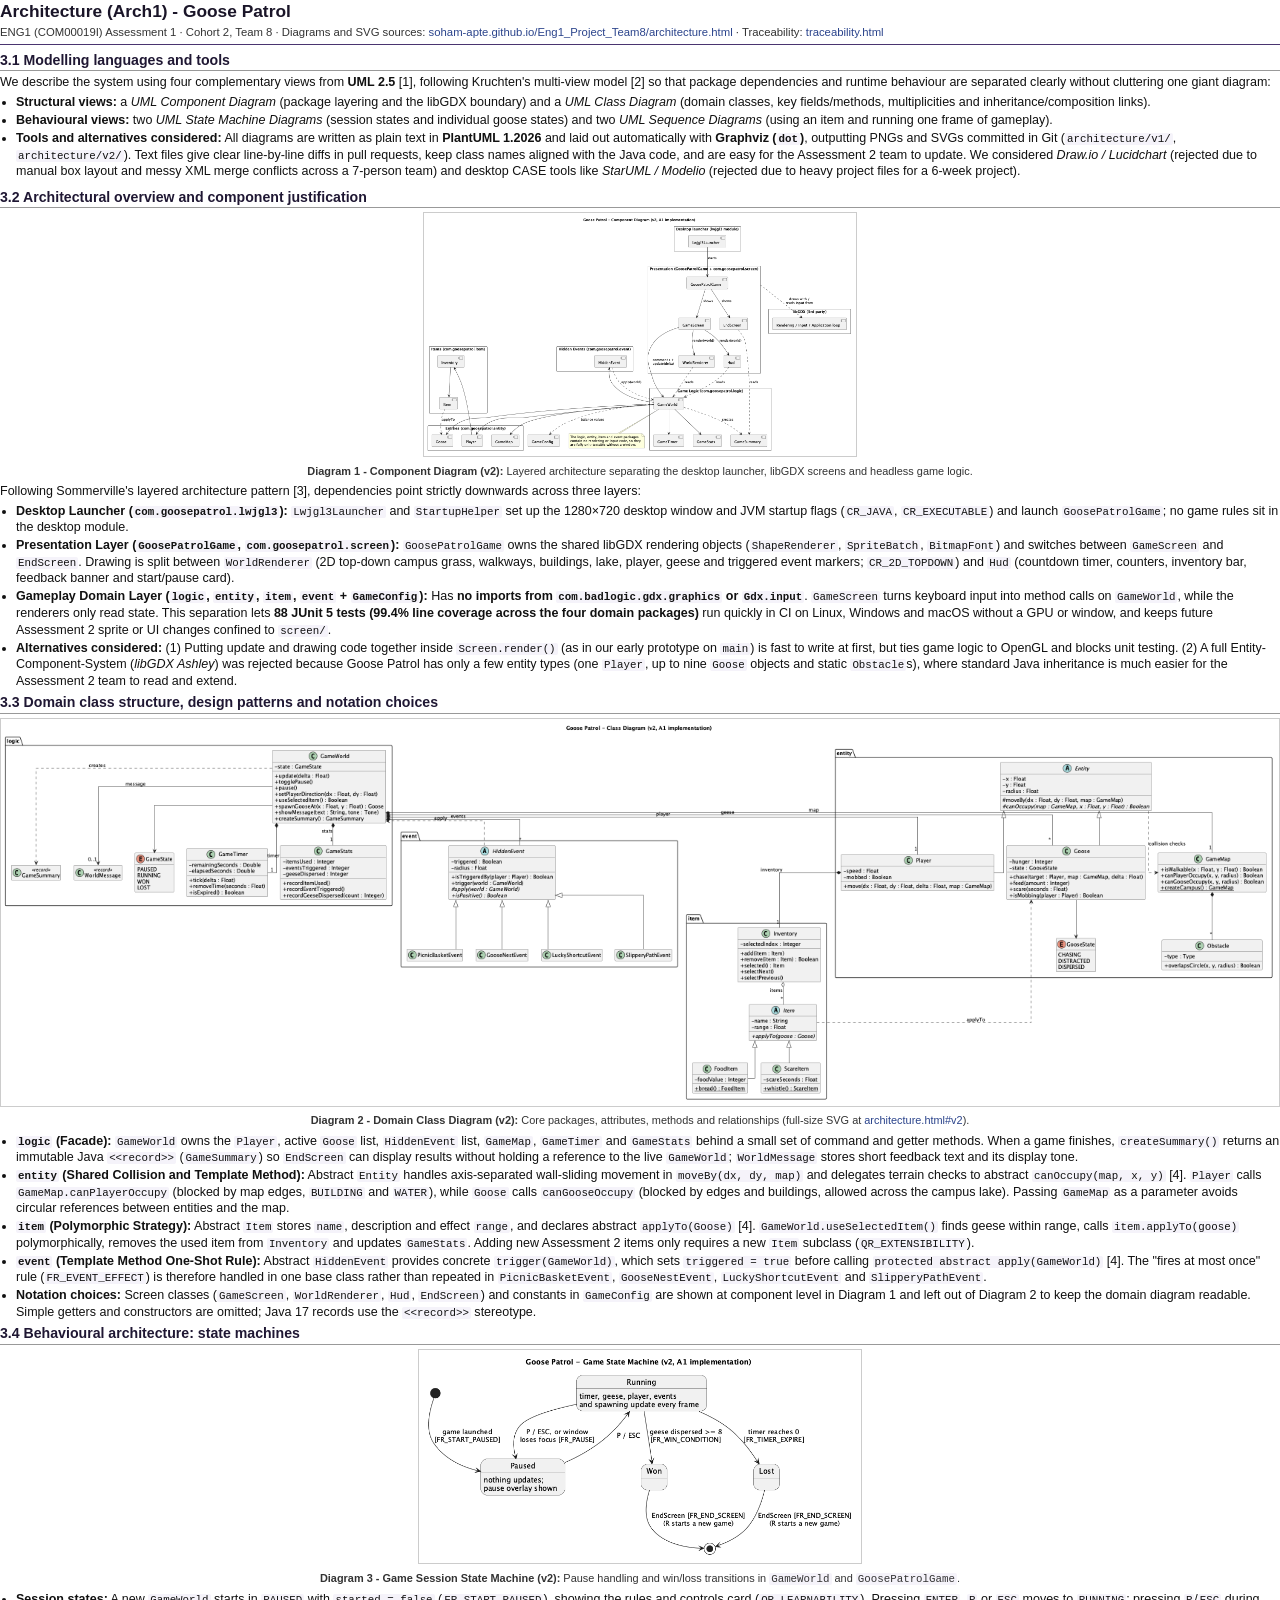
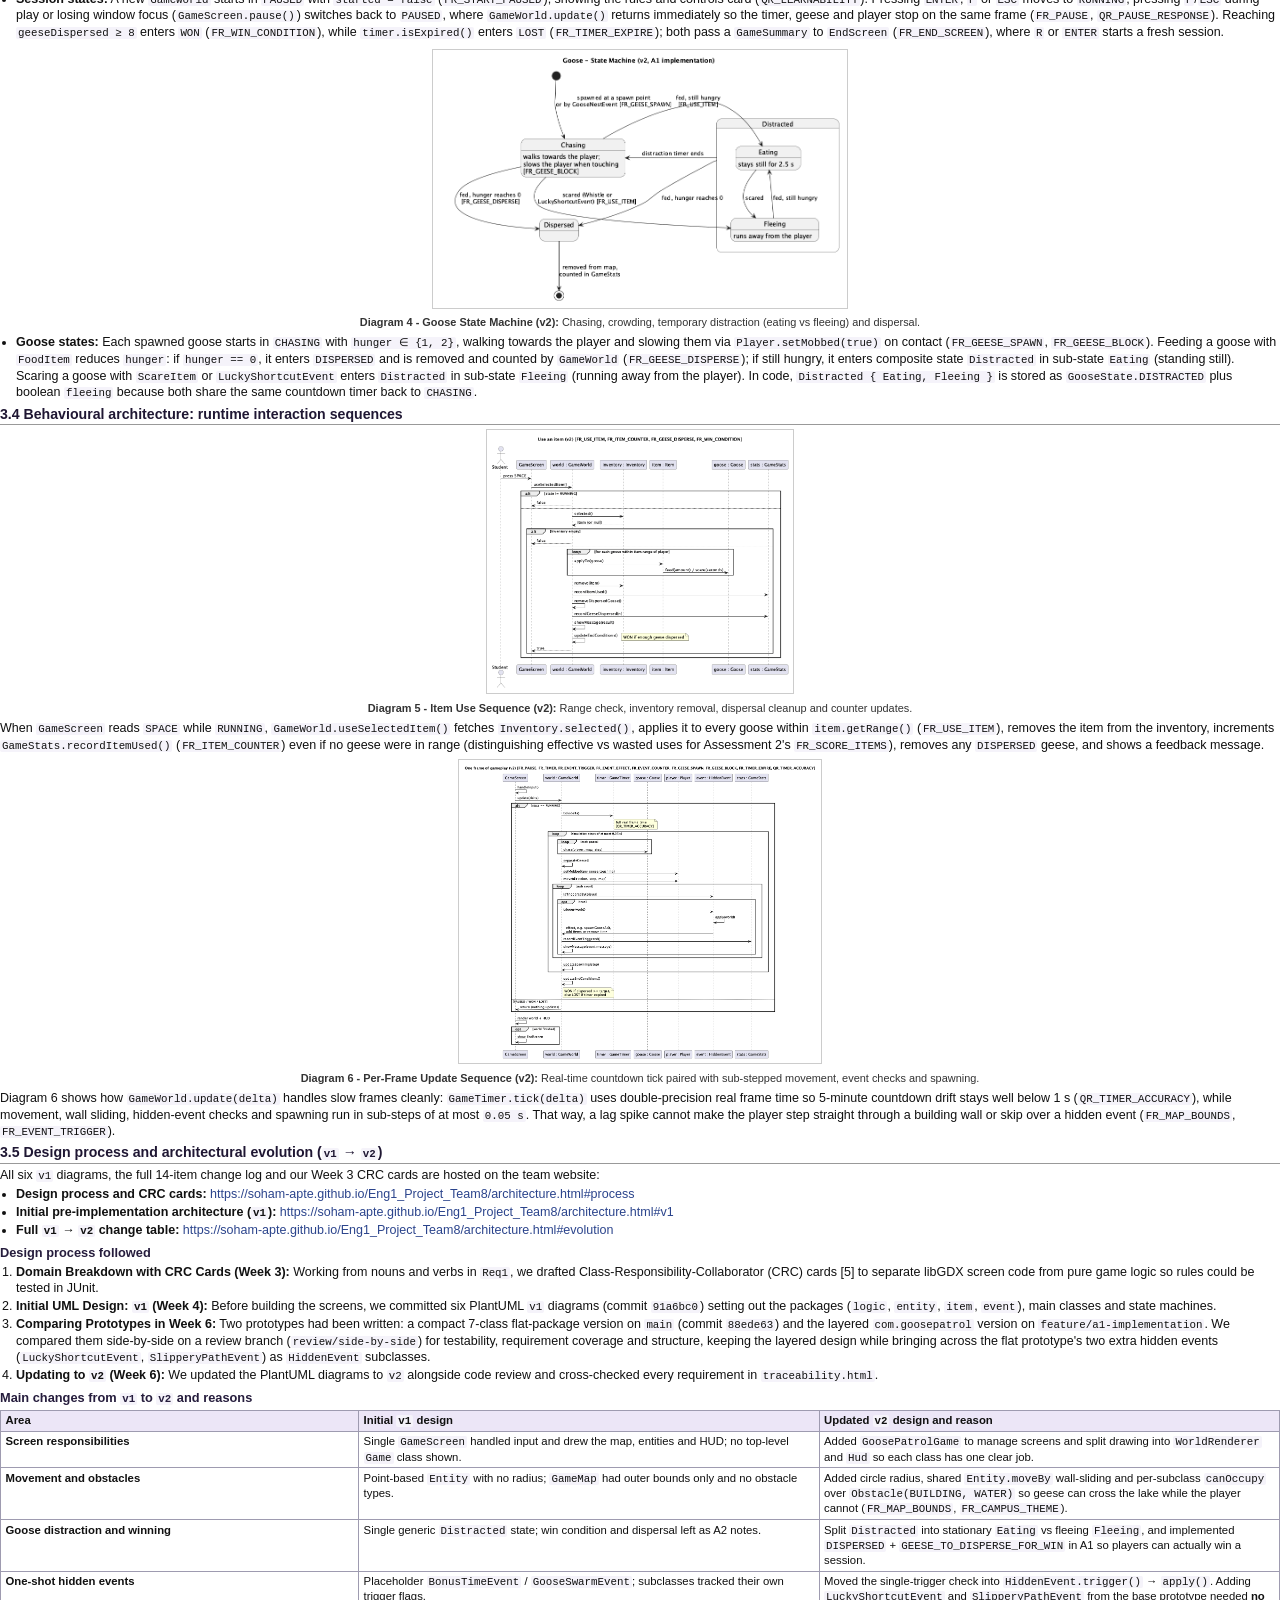
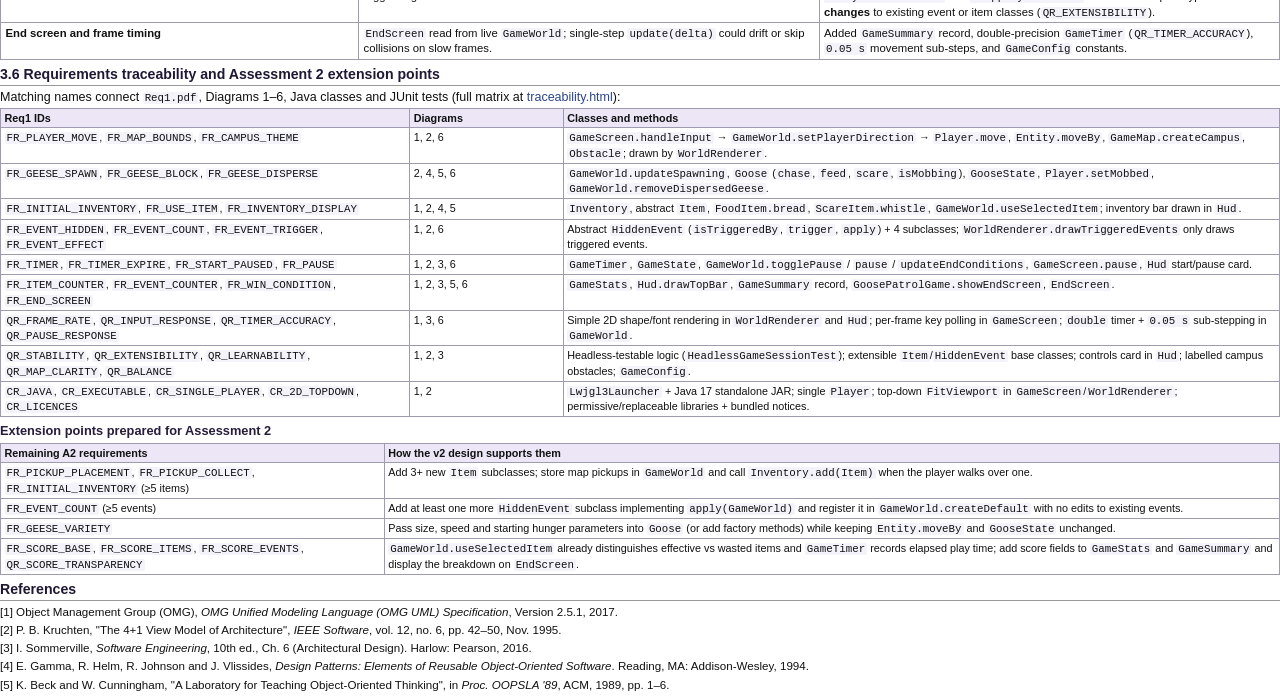
==== deliverables/Arch1.html @ be5c57c0 "Add Assessment 1 deliverables, packaging scripts and synced website docs" ====
<!DOCTYPE html>
<html lang="en">
<head>
<meta charset="utf-8">
<title>Arch1 - Goose Patrol - Cohort 2, Team 8</title>
<link rel="stylesheet" href="deliverables.css">
</head>
<body>

<h1>Architecture (Arch1) - Goose Patrol</h1>
<div class="meta">
  ENG1 (COM00019I) Assessment 1 · Cohort 2, Team 8 · Diagrams and SVG sources: <a href="https://soham-apte.github.io/Eng1_Project_Team8/architecture.html">soham-apte.github.io/Eng1_Project_Team8/architecture.html</a> · Traceability: <a href="https://soham-apte.github.io/Eng1_Project_Team8/traceability.html">traceability.html</a>
</div>

<h2 style="margin-top:4px;">3.1 Modelling languages and tools</h2>
<p>We describe the system using four complementary views from <b>UML 2.5</b> [1], following Kruchten's multi-view model [2] so that package dependencies and runtime behaviour are separated clearly without cluttering one giant diagram:</p>
<ul>
  <li><b>Structural views:</b> a <i>UML Component Diagram</i> (package layering and the libGDX boundary) and a <i>UML Class Diagram</i> (domain classes, key fields/methods, multiplicities and inheritance/composition links).</li>
  <li><b>Behavioural views:</b> two <i>UML State Machine Diagrams</i> (session states and individual goose states) and two <i>UML Sequence Diagrams</i> (using an item and running one frame of gameplay).</li>
  <li><b>Tools and alternatives considered:</b> All diagrams are written as plain text in <b>PlantUML 1.2026</b> and laid out automatically with <b>Graphviz (<code>dot</code>)</b>, outputting PNGs and SVGs committed in Git (<code>architecture/v1/</code>, <code>architecture/v2/</code>). Text files give clear line-by-line diffs in pull requests, keep class names aligned with the Java code, and are easy for the Assessment 2 team to update. We considered <i>Draw.io / Lucidchart</i> (rejected due to manual box layout and messy XML merge conflicts across a 7-person team) and desktop CASE tools like <i>StarUML / Modelio</i> (rejected due to heavy project files for a 6-week project).</li>
</ul>

<h2>3.2 Architectural overview and component justification</h2>
<div class="diagram-box">
  <img src="../architecture/v2/component.png" alt="Component diagram v2" style="max-height:245px;">
  <div class="diagram-caption"><b>Diagram 1 - Component Diagram (v2):</b> Layered architecture separating the desktop launcher, libGDX screens and headless game logic.</div>
</div>

<p>Following Sommerville's layered architecture pattern [3], dependencies point strictly downwards across three layers:</p>
<ul>
  <li><b>Desktop Launcher (<code>com.goosepatrol.lwjgl3</code>):</b> <code>Lwjgl3Launcher</code> and <code>StartupHelper</code> set up the 1280&times;720 desktop window and JVM startup flags (<code>CR_JAVA</code>, <code>CR_EXECUTABLE</code>) and launch <code>GoosePatrolGame</code>; no game rules sit in the desktop module.</li>
  <li><b>Presentation Layer (<code>GoosePatrolGame</code>, <code>com.goosepatrol.screen</code>):</b> <code>GoosePatrolGame</code> owns the shared libGDX rendering objects (<code>ShapeRenderer</code>, <code>SpriteBatch</code>, <code>BitmapFont</code>) and switches between <code>GameScreen</code> and <code>EndScreen</code>. Drawing is split between <code>WorldRenderer</code> (2D top-down campus grass, walkways, buildings, lake, player, geese and triggered event markers; <code>CR_2D_TOPDOWN</code>) and <code>Hud</code> (countdown timer, counters, inventory bar, feedback banner and start/pause card).</li>
  <li><b>Gameplay Domain Layer (<code>logic</code>, <code>entity</code>, <code>item</code>, <code>event</code> + <code>GameConfig</code>):</b> Has <b>no imports from <code>com.badlogic.gdx.graphics</code> or <code>Gdx.input</code></b>. <code>GameScreen</code> turns keyboard input into method calls on <code>GameWorld</code>, while the renderers only read state. This separation lets <b>88 JUnit 5 tests (99.4% line coverage across the four domain packages)</b> run quickly in CI on Linux, Windows and macOS without a GPU or window, and keeps future Assessment 2 sprite or UI changes confined to <code>screen/</code>.</li>
  <li><b>Alternatives considered:</b> (1) Putting update and drawing code together inside <code>Screen.render()</code> (as in our early prototype on <code>main</code>) is fast to write at first, but ties game logic to OpenGL and blocks unit testing. (2) A full Entity-Component-System (<i>libGDX Ashley</i>) was rejected because Goose Patrol has only a few entity types (one <code>Player</code>, up to nine <code>Goose</code> objects and static <code>Obstacle</code>s), where standard Java inheritance is much easier for the Assessment 2 team to read and extend.</li>
</ul>

<div class="page-break"></div>

<h2 style="margin-top:0;">3.3 Domain class structure, design patterns and notation choices</h2>
<div class="diagram-box">
  <img src="../architecture/v2/class.png" alt="Class diagram v2" style="max-height:390px;">
  <div class="diagram-caption"><b>Diagram 2 - Domain Class Diagram (v2):</b> Core packages, attributes, methods and relationships (full-size SVG at <a href="https://soham-apte.github.io/Eng1_Project_Team8/architecture.html#v2">architecture.html#v2</a>).</div>
</div>

<ul>
  <li><b><code>logic</code> (Facade):</b> <code>GameWorld</code> owns the <code>Player</code>, active <code>Goose</code> list, <code>HiddenEvent</code> list, <code>GameMap</code>, <code>GameTimer</code> and <code>GameStats</code> behind a small set of command and getter methods. When a game finishes, <code>createSummary()</code> returns an immutable Java <code>&lt;&lt;record&gt;&gt;</code> (<code>GameSummary</code>) so <code>EndScreen</code> can display results without holding a reference to the live <code>GameWorld</code>; <code>WorldMessage</code> stores short feedback text and its display tone.</li>
  <li><b><code>entity</code> (Shared Collision and Template Method):</b> Abstract <code>Entity</code> handles axis-separated wall-sliding movement in <code>moveBy(dx, dy, map)</code> and delegates terrain checks to abstract <code>canOccupy(map, x, y)</code> [4]. <code>Player</code> calls <code>GameMap.canPlayerOccupy</code> (blocked by map edges, <code>BUILDING</code> and <code>WATER</code>), while <code>Goose</code> calls <code>canGooseOccupy</code> (blocked by edges and buildings, allowed across the campus lake). Passing <code>GameMap</code> as a parameter avoids circular references between entities and the map.</li>
  <li><b><code>item</code> (Polymorphic Strategy):</b> Abstract <code>Item</code> stores <code>name</code>, description and effect <code>range</code>, and declares abstract <code>applyTo(Goose)</code> [4]. <code>GameWorld.useSelectedItem()</code> finds geese within range, calls <code>item.applyTo(goose)</code> polymorphically, removes the used item from <code>Inventory</code> and updates <code>GameStats</code>. Adding new Assessment 2 items only requires a new <code>Item</code> subclass (<code>QR_EXTENSIBILITY</code>).</li>
  <li><b><code>event</code> (Template Method One-Shot Rule):</b> Abstract <code>HiddenEvent</code> provides concrete <code>trigger(GameWorld)</code>, which sets <code>triggered = true</code> before calling <code>protected abstract apply(GameWorld)</code> [4]. The "fires at most once" rule (<code>FR_EVENT_EFFECT</code>) is therefore handled in one base class rather than repeated in <code>PicnicBasketEvent</code>, <code>GooseNestEvent</code>, <code>LuckyShortcutEvent</code> and <code>SlipperyPathEvent</code>.</li>
  <li><b>Notation choices:</b> Screen classes (<code>GameScreen</code>, <code>WorldRenderer</code>, <code>Hud</code>, <code>EndScreen</code>) and constants in <code>GameConfig</code> are shown at component level in Diagram 1 and left out of Diagram 2 to keep the domain diagram readable. Simple getters and constructors are omitted; Java 17 records use the <code>&lt;&lt;record&gt;&gt;</code> stereotype.</li>
</ul>

<div class="page-break"></div>

<h2 style="margin-top:0;">3.4 Behavioural architecture: state machines</h2>

<div class="diagram-box">
  <img src="../architecture/v2/state-game.png" alt="Game state machine v2" style="max-height:215px;">
  <div class="diagram-caption"><b>Diagram 3 - Game Session State Machine (v2):</b> Pause handling and win/loss transitions in <code>GameWorld</code> and <code>GoosePatrolGame</code>.</div>
</div>
<ul>
  <li><b>Session states:</b> A new <code>GameWorld</code> starts in <code>PAUSED</code> with <code>started = false</code> (<code>FR_START_PAUSED</code>), showing the rules and controls card (<code>QR_LEARNABILITY</code>). Pressing <code>ENTER</code>, <code>P</code> or <code>ESC</code> moves to <code>RUNNING</code>; pressing <code>P</code>/<code>ESC</code> during play or losing window focus (<code>GameScreen.pause()</code>) switches back to <code>PAUSED</code>, where <code>GameWorld.update()</code> returns immediately so the timer, geese and player stop on the same frame (<code>FR_PAUSE</code>, <code>QR_PAUSE_RESPONSE</code>). Reaching <code>geeseDispersed &ge; 8</code> enters <code>WON</code> (<code>FR_WIN_CONDITION</code>), while <code>timer.isExpired()</code> enters <code>LOST</code> (<code>FR_TIMER_EXPIRE</code>); both pass a <code>GameSummary</code> to <code>EndScreen</code> (<code>FR_END_SCREEN</code>), where <code>R</code> or <code>ENTER</code> starts a fresh session.</li>
</ul>

<div class="diagram-box" style="margin-top:8px;">
  <img src="../architecture/v2/state-goose.png" alt="Goose state machine v2" style="max-height:260px;">
  <div class="diagram-caption"><b>Diagram 4 - Goose State Machine (v2):</b> Chasing, crowding, temporary distraction (eating vs fleeing) and dispersal.</div>
</div>
<ul>
  <li><b>Goose states:</b> Each spawned goose starts in <code>CHASING</code> with <code>hunger &isin; {1, 2}</code>, walking towards the player and slowing them via <code>Player.setMobbed(true)</code> on contact (<code>FR_GEESE_SPAWN</code>, <code>FR_GEESE_BLOCK</code>). Feeding a goose with <code>FoodItem</code> reduces <code>hunger</code>: if <code>hunger == 0</code>, it enters <code>DISPERSED</code> and is removed and counted by <code>GameWorld</code> (<code>FR_GEESE_DISPERSE</code>); if still hungry, it enters composite state <code>Distracted</code> in sub-state <code>Eating</code> (standing still). Scaring a goose with <code>ScareItem</code> or <code>LuckyShortcutEvent</code> enters <code>Distracted</code> in sub-state <code>Fleeing</code> (running away from the player). In code, <code>Distracted { Eating, Fleeing }</code> is stored as <code>GooseState.DISTRACTED</code> plus boolean <code>fleeing</code> because both share the same countdown timer back to <code>CHASING</code>.</li>
</ul>

<div class="page-break"></div>

<h2 style="margin-top:0;">3.4 Behavioural architecture: runtime interaction sequences</h2>

<div class="diagram-box">
  <img src="../architecture/v2/seq-use-item.png" alt="Use item sequence diagram v2" style="max-height:265px;">
  <div class="diagram-caption"><b>Diagram 5 - Item Use Sequence (v2):</b> Range check, inventory removal, dispersal cleanup and counter updates.</div>
</div>
<p>When <code>GameScreen</code> reads <code>SPACE</code> while <code>RUNNING</code>, <code>GameWorld.useSelectedItem()</code> fetches <code>Inventory.selected()</code>, applies it to every goose within <code>item.getRange()</code> (<code>FR_USE_ITEM</code>), removes the item from the inventory, increments <code>GameStats.recordItemUsed()</code> (<code>FR_ITEM_COUNTER</code>) even if no geese were in range (distinguishing effective vs wasted uses for Assessment 2's <code>FR_SCORE_ITEMS</code>), removes any <code>DISPERSED</code> geese, and shows a feedback message.</p>

<div class="diagram-box" style="margin-top:6px;">
  <img src="../architecture/v2/seq-update.png" alt="Frame update sequence diagram v2" style="max-height:305px;">
  <div class="diagram-caption"><b>Diagram 6 - Per-Frame Update Sequence (v2):</b> Real-time countdown tick paired with sub-stepped movement, event checks and spawning.</div>
</div>
<p>Diagram 6 shows how <code>GameWorld.update(delta)</code> handles slow frames cleanly: <code>GameTimer.tick(delta)</code> uses double-precision real frame time so 5-minute countdown drift stays well below 1 s (<code>QR_TIMER_ACCURACY</code>), while movement, wall sliding, hidden-event checks and spawning run in sub-steps of at most <code>0.05 s</code>. That way, a lag spike cannot make the player step straight through a building wall or skip over a hidden event (<code>FR_MAP_BOUNDS</code>, <code>FR_EVENT_TRIGGER</code>).</p>

<div class="page-break"></div>

<h2 style="margin-top:0;">3.5 Design process and architectural evolution (<code>v1</code> &rarr; <code>v2</code>)</h2>

<p>All six <code>v1</code> diagrams, the full 14-item change log and our Week 3 CRC cards are hosted on the team website:</p>
<ul>
  <li><b>Design process and CRC cards:</b> <a href="https://soham-apte.github.io/Eng1_Project_Team8/architecture.html#process">https://soham-apte.github.io/Eng1_Project_Team8/architecture.html#process</a></li>
  <li><b>Initial pre-implementation architecture (<code>v1</code>):</b> <a href="https://soham-apte.github.io/Eng1_Project_Team8/architecture.html#v1">https://soham-apte.github.io/Eng1_Project_Team8/architecture.html#v1</a></li>
  <li><b>Full <code>v1</code> &rarr; <code>v2</code> change table:</b> <a href="https://soham-apte.github.io/Eng1_Project_Team8/architecture.html#evolution">https://soham-apte.github.io/Eng1_Project_Team8/architecture.html#evolution</a></li>
</ul>

<h3>Design process followed</h3>
<ol>
  <li><b>Domain Breakdown with CRC Cards (Week 3):</b> Working from nouns and verbs in <code>Req1</code>, we drafted Class-Responsibility-Collaborator (CRC) cards [5] to separate libGDX screen code from pure game logic so rules could be tested in JUnit.</li>
  <li><b>Initial UML Design: <code>v1</code> (Week 4):</b> Before building the screens, we committed six PlantUML <code>v1</code> diagrams (commit <code>91a6bc0</code>) setting out the packages (<code>logic</code>, <code>entity</code>, <code>item</code>, <code>event</code>), main classes and state machines.</li>
  <li><b>Comparing Prototypes in Week 6:</b> Two prototypes had been written: a compact 7-class flat-package version on <code>main</code> (commit <code>88ede63</code>) and the layered <code>com.goosepatrol</code> version on <code>feature/a1-implementation</code>. We compared them side-by-side on a review branch (<code>review/side-by-side</code>) for testability, requirement coverage and structure, keeping the layered design while bringing across the flat prototype's two extra hidden events (<code>LuckyShortcutEvent</code>, <code>SlipperyPathEvent</code>) as <code>HiddenEvent</code> subclasses.</li>
  <li><b>Updating to <code>v2</code> (Week 6):</b> We updated the PlantUML diagrams to <code>v2</code> alongside code review and cross-checked every requirement in <code>traceability.html</code>.</li>
</ol>

<h3>Main changes from <code>v1</code> to <code>v2</code> and reasons</h3>
<table>
  <tr><th style="width:28%;">Area</th><th style="width:36%;">Initial <code>v1</code> design</th><th style="width:36%;">Updated <code>v2</code> design and reason</th></tr>
  <tr>
    <td><b>Screen responsibilities</b></td>
    <td>Single <code>GameScreen</code> handled input and drew the map, entities and HUD; no top-level <code>Game</code> class shown.</td>
    <td>Added <code>GoosePatrolGame</code> to manage screens and split drawing into <code>WorldRenderer</code> and <code>Hud</code> so each class has one clear job.</td>
  </tr>
  <tr>
    <td><b>Movement and obstacles</b></td>
    <td>Point-based <code>Entity</code> with no radius; <code>GameMap</code> had outer bounds only and no obstacle types.</td>
    <td>Added circle radius, shared <code>Entity.moveBy</code> wall-sliding and per-subclass <code>canOccupy</code> over <code>Obstacle(BUILDING, WATER)</code> so geese can cross the lake while the player cannot (<code>FR_MAP_BOUNDS</code>, <code>FR_CAMPUS_THEME</code>).</td>
  </tr>
  <tr>
    <td><b>Goose distraction and winning</b></td>
    <td>Single generic <code>Distracted</code> state; win condition and dispersal left as A2 notes.</td>
    <td>Split <code>Distracted</code> into stationary <code>Eating</code> vs fleeing <code>Fleeing</code>, and implemented <code>DISPERSED</code> + <code>GEESE_TO_DISPERSE_FOR_WIN</code> in A1 so players can actually win a session.</td>
  </tr>
  <tr>
    <td><b>One-shot hidden events</b></td>
    <td>Placeholder <code>BonusTimeEvent</code> / <code>GooseSwarmEvent</code>; subclasses tracked their own trigger flags.</td>
    <td>Moved the single-trigger check into <code>HiddenEvent.trigger()</code> &rarr; <code>apply()</code>. Adding <code>LuckyShortcutEvent</code> and <code>SlipperyPathEvent</code> from the base prototype needed <b>no changes</b> to existing event or item classes (<code>QR_EXTENSIBILITY</code>).</td>
  </tr>
  <tr>
    <td><b>End screen and frame timing</b></td>
    <td><code>EndScreen</code> read from live <code>GameWorld</code>; single-step <code>update(delta)</code> could drift or skip collisions on slow frames.</td>
    <td>Added <code>GameSummary</code> record, double-precision <code>GameTimer</code> (<code>QR_TIMER_ACCURACY</code>), <code>0.05 s</code> movement sub-steps, and <code>GameConfig</code> constants.</td>
  </tr>
</table>

<div class="page-break"></div>

<h2 style="margin-top:0;">3.6 Requirements traceability and Assessment 2 extension points</h2>
<p>Matching names connect <code>Req1.pdf</code>, Diagrams 1&ndash;6, Java classes and JUnit tests (full matrix at <a href="https://soham-apte.github.io/Eng1_Project_Team8/traceability.html">traceability.html</a>):</p>

<table class="compact-table">
  <tr><th style="width:32%;">Req1 IDs</th><th style="width:12%;">Diagrams</th><th style="width:56%;">Classes and methods</th></tr>
  <tr><td><code>FR_PLAYER_MOVE</code>, <code>FR_MAP_BOUNDS</code>, <code>FR_CAMPUS_THEME</code></td><td>1, 2, 6</td><td><code>GameScreen.handleInput</code> &rarr; <code>GameWorld.setPlayerDirection</code> &rarr; <code>Player.move</code>, <code>Entity.moveBy</code>, <code>GameMap.createCampus</code>, <code>Obstacle</code>; drawn by <code>WorldRenderer</code>.</td></tr>
  <tr><td><code>FR_GEESE_SPAWN</code>, <code>FR_GEESE_BLOCK</code>, <code>FR_GEESE_DISPERSE</code></td><td>2, 4, 5, 6</td><td><code>GameWorld.updateSpawning</code>, <code>Goose</code> (<code>chase</code>, <code>feed</code>, <code>scare</code>, <code>isMobbing</code>), <code>GooseState</code>, <code>Player.setMobbed</code>, <code>GameWorld.removeDispersedGeese</code>.</td></tr>
  <tr><td><code>FR_INITIAL_INVENTORY</code>, <code>FR_USE_ITEM</code>, <code>FR_INVENTORY_DISPLAY</code></td><td>1, 2, 4, 5</td><td><code>Inventory</code>, abstract <code>Item</code>, <code>FoodItem.bread</code>, <code>ScareItem.whistle</code>, <code>GameWorld.useSelectedItem</code>; inventory bar drawn in <code>Hud</code>.</td></tr>
  <tr><td><code>FR_EVENT_HIDDEN</code>, <code>FR_EVENT_COUNT</code>, <code>FR_EVENT_TRIGGER</code>, <code>FR_EVENT_EFFECT</code></td><td>1, 2, 6</td><td>Abstract <code>HiddenEvent</code> (<code>isTriggeredBy</code>, <code>trigger</code>, <code>apply</code>) + 4 subclasses; <code>WorldRenderer.drawTriggeredEvents</code> only draws triggered events.</td></tr>
  <tr><td><code>FR_TIMER</code>, <code>FR_TIMER_EXPIRE</code>, <code>FR_START_PAUSED</code>, <code>FR_PAUSE</code></td><td>1, 2, 3, 6</td><td><code>GameTimer</code>, <code>GameState</code>, <code>GameWorld.togglePause</code> / <code>pause</code> / <code>updateEndConditions</code>, <code>GameScreen.pause</code>, <code>Hud</code> start/pause card.</td></tr>
  <tr><td><code>FR_ITEM_COUNTER</code>, <code>FR_EVENT_COUNTER</code>, <code>FR_WIN_CONDITION</code>, <code>FR_END_SCREEN</code></td><td>1, 2, 3, 5, 6</td><td><code>GameStats</code>, <code>Hud.drawTopBar</code>, <code>GameSummary</code> record, <code>GoosePatrolGame.showEndScreen</code>, <code>EndScreen</code>.</td></tr>
  <tr><td><code>QR_FRAME_RATE</code>, <code>QR_INPUT_RESPONSE</code>, <code>QR_TIMER_ACCURACY</code>, <code>QR_PAUSE_RESPONSE</code></td><td>1, 3, 6</td><td>Simple 2D shape/font rendering in <code>WorldRenderer</code> and <code>Hud</code>; per-frame key polling in <code>GameScreen</code>; <code>double</code> timer + <code>0.05 s</code> sub-stepping in <code>GameWorld</code>.</td></tr>
  <tr><td><code>QR_STABILITY</code>, <code>QR_EXTENSIBILITY</code>, <code>QR_LEARNABILITY</code>, <code>QR_MAP_CLARITY</code>, <code>QR_BALANCE</code></td><td>1, 2, 3</td><td>Headless-testable logic (<code>HeadlessGameSessionTest</code>); extensible <code>Item</code>/<code>HiddenEvent</code> base classes; controls card in <code>Hud</code>; labelled campus obstacles; <code>GameConfig</code>.</td></tr>
  <tr><td><code>CR_JAVA</code>, <code>CR_EXECUTABLE</code>, <code>CR_SINGLE_PLAYER</code>, <code>CR_2D_TOPDOWN</code>, <code>CR_LICENCES</code></td><td>1, 2</td><td><code>Lwjgl3Launcher</code> + Java 17 standalone JAR; single <code>Player</code>; top-down <code>FitViewport</code> in <code>GameScreen</code>/<code>WorldRenderer</code>; permissive/replaceable libraries + bundled notices.</td></tr>
</table>

<h3>Extension points prepared for Assessment 2</h3>
<table class="compact-table">
  <tr><th style="width:30%;">Remaining A2 requirements</th><th style="width:70%;">How the v2 design supports them</th></tr>
  <tr><td><code>FR_PICKUP_PLACEMENT</code>, <code>FR_PICKUP_COLLECT</code>, <code>FR_INITIAL_INVENTORY</code> (&ge;5 items)</td><td>Add 3+ new <code>Item</code> subclasses; store map pickups in <code>GameWorld</code> and call <code>Inventory.add(Item)</code> when the player walks over one.</td></tr>
  <tr><td><code>FR_EVENT_COUNT</code> (&ge;5 events)</td><td>Add at least one more <code>HiddenEvent</code> subclass implementing <code>apply(GameWorld)</code> and register it in <code>GameWorld.createDefault</code> with no edits to existing events.</td></tr>
  <tr><td><code>FR_GEESE_VARIETY</code></td><td>Pass size, speed and starting hunger parameters into <code>Goose</code> (or add factory methods) while keeping <code>Entity.moveBy</code> and <code>GooseState</code> unchanged.</td></tr>
  <tr><td><code>FR_SCORE_BASE</code>, <code>FR_SCORE_ITEMS</code>, <code>FR_SCORE_EVENTS</code>, <code>QR_SCORE_TRANSPARENCY</code></td><td><code>GameWorld.useSelectedItem</code> already distinguishes effective vs wasted items and <code>GameTimer</code> records elapsed play time; add score fields to <code>GameStats</code> and <code>GameSummary</code> and display the breakdown on <code>EndScreen</code>.</td></tr>
</table>

<div class="page-break"></div>

<h2 style="margin-top:0;">References</h2>
<ul class="refs">
  <li>[1] Object Management Group (OMG), <i>OMG Unified Modeling Language (OMG UML) Specification</i>, Version 2.5.1, 2017.</li>
  <li>[2] P. B. Kruchten, "The 4+1 View Model of Architecture", <i>IEEE Software</i>, vol. 12, no. 6, pp. 42&ndash;50, Nov. 1995.</li>
  <li>[3] I. Sommerville, <i>Software Engineering</i>, 10th ed., Ch. 6 (Architectural Design). Harlow: Pearson, 2016.</li>
  <li>[4] E. Gamma, R. Helm, R. Johnson and J. Vlissides, <i>Design Patterns: Elements of Reusable Object-Oriented Software</i>. Reading, MA: Addison-Wesley, 1994.</li>
  <li>[5] K. Beck and W. Cunningham, "A Laboratory for Teaching Object-Oriented Thinking", in <i>Proc. OOPSLA '89</i>, ACM, 1989, pp. 1&ndash;6.</li>
</ul>

</body>
</html>
---- deliverables/deliverables.css ----
@page {
  size: A4;
  margin: 13mm 14mm;
}

* {
  box-sizing: border-box;
}

body {
  font-family: Calibri, "Segoe UI", Helvetica, Arial, sans-serif;
  font-size: 9.4pt;
  line-height: 1.32;
  color: #111;
  margin: 0;
  padding: 0;
}

h1 {
  font-size: 13pt;
  margin: 0 0 2px;
  color: #1a1528;
}

.meta {
  font-size: 8.5pt;
  color: #333;
  margin-bottom: 6px;
  padding-bottom: 4px;
  border-bottom: 1.5px solid #4a3570;
}

h2 {
  font-size: 10.6pt;
  margin: 8px 0 3px;
  border-bottom: 1px solid #999;
  padding-bottom: 1px;
  color: #1f1733;
  break-after: avoid;
  page-break-after: avoid;
}

h3 {
  font-size: 9.6pt;
  margin: 6px 0 2px;
  color: #261d3d;
  break-after: avoid;
  page-break-after: avoid;
}

p {
  margin: 3px 0;
}

ul, ol {
  margin: 2px 0 4px 16px;
  padding: 0;
}

li {
  margin: 1.5px 0;
}

table {
  border-collapse: collapse;
  width: 100%;
  margin: 3px 0 5px;
  font-size: 8.5pt;
}

th, td {
  border: 1px solid #9e9bb0;
  padding: 2.5px 4.5px;
  text-align: left;
  vertical-align: top;
}

th {
  background: #ece6f7;
  font-weight: 700;
}

tr {
  break-inside: avoid;
  page-break-inside: avoid;
}

code {
  font-family: Consolas, Menlo, Monaco, monospace;
  font-size: 8.1pt;
  background: #f5f3fa;
  padding: 0 2px;
  border-radius: 2px;
}

a {
  color: #2b448c;
  text-decoration: none;
}

.page-break {
  break-before: page;
  page-break-before: always;
}

.diagram-box {
  text-align: center;
  margin: 4px 0 5px;
  break-inside: avoid;
  page-break-inside: avoid;
}

.diagram-box img {
  max-width: 100%;
  height: auto;
  border: 1px solid #ccc;
  padding: 2px;
  background: #fff;
}

.diagram-caption {
  font-size: 8.2pt;
  color: #333;
  margin-top: 2px;
}

.two-col {
  display: grid;
  grid-template-columns: 1fr 1fr;
  gap: 8px;
  align-items: start;
}

.compact-table th,
.compact-table td {
  padding: 2px 3.5px;
  font-size: 8.1pt;
}

.badge {
  display: inline-block;
  padding: 0.5px 4px;
  border-radius: 3px;
  font-size: 7.8pt;
  font-weight: 700;
}

.b-high { background: #fde2e1; color: #8a1c18; }
.b-med  { background: #fff1cc; color: #735100; }
.b-low  { background: #dff3e4; color: #165928; }
.b-crit { background: #8a1c18; color: #ffffff; }

ul.refs {
  list-style: none;
  margin-left: 0;
  padding-left: 0;
  font-size: 8.7pt;
}

ul.refs li {
  margin: 3px 0;
  padding-left: 22px;
  text-indent: -22px;
}
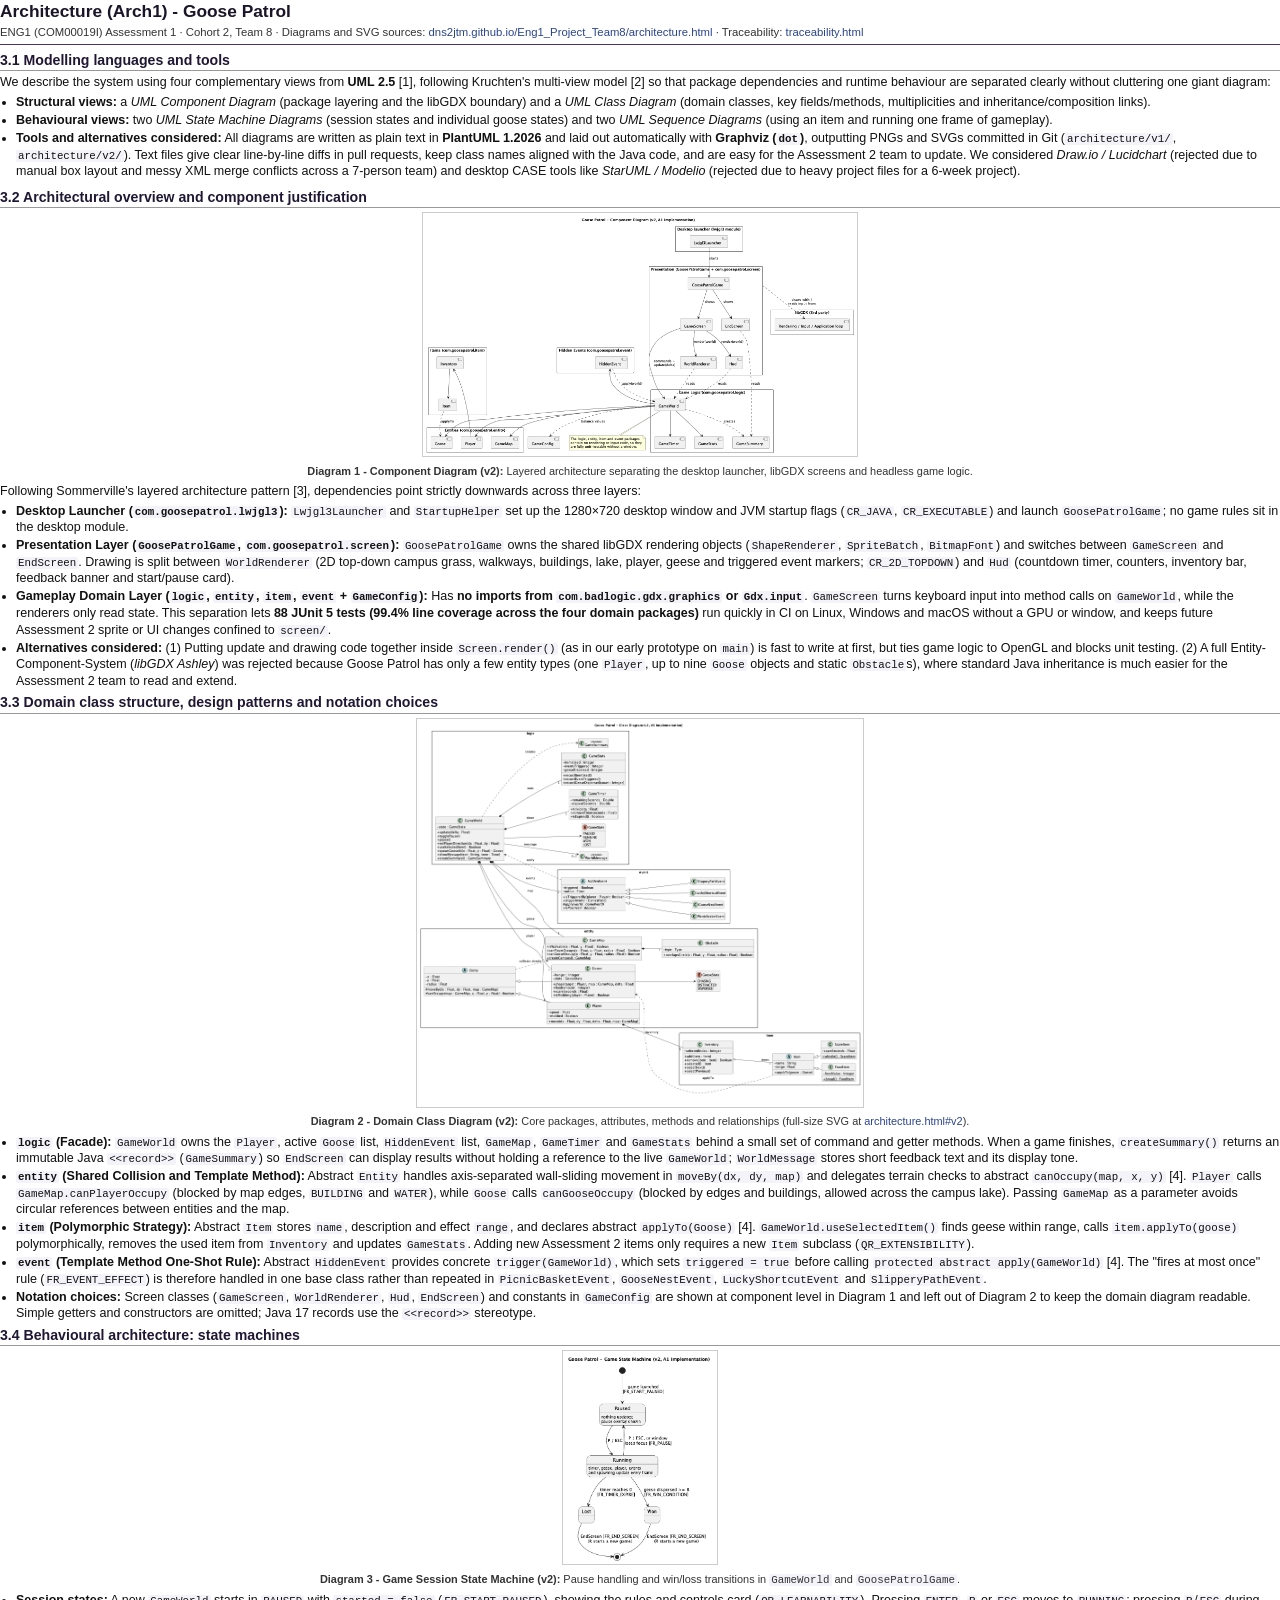
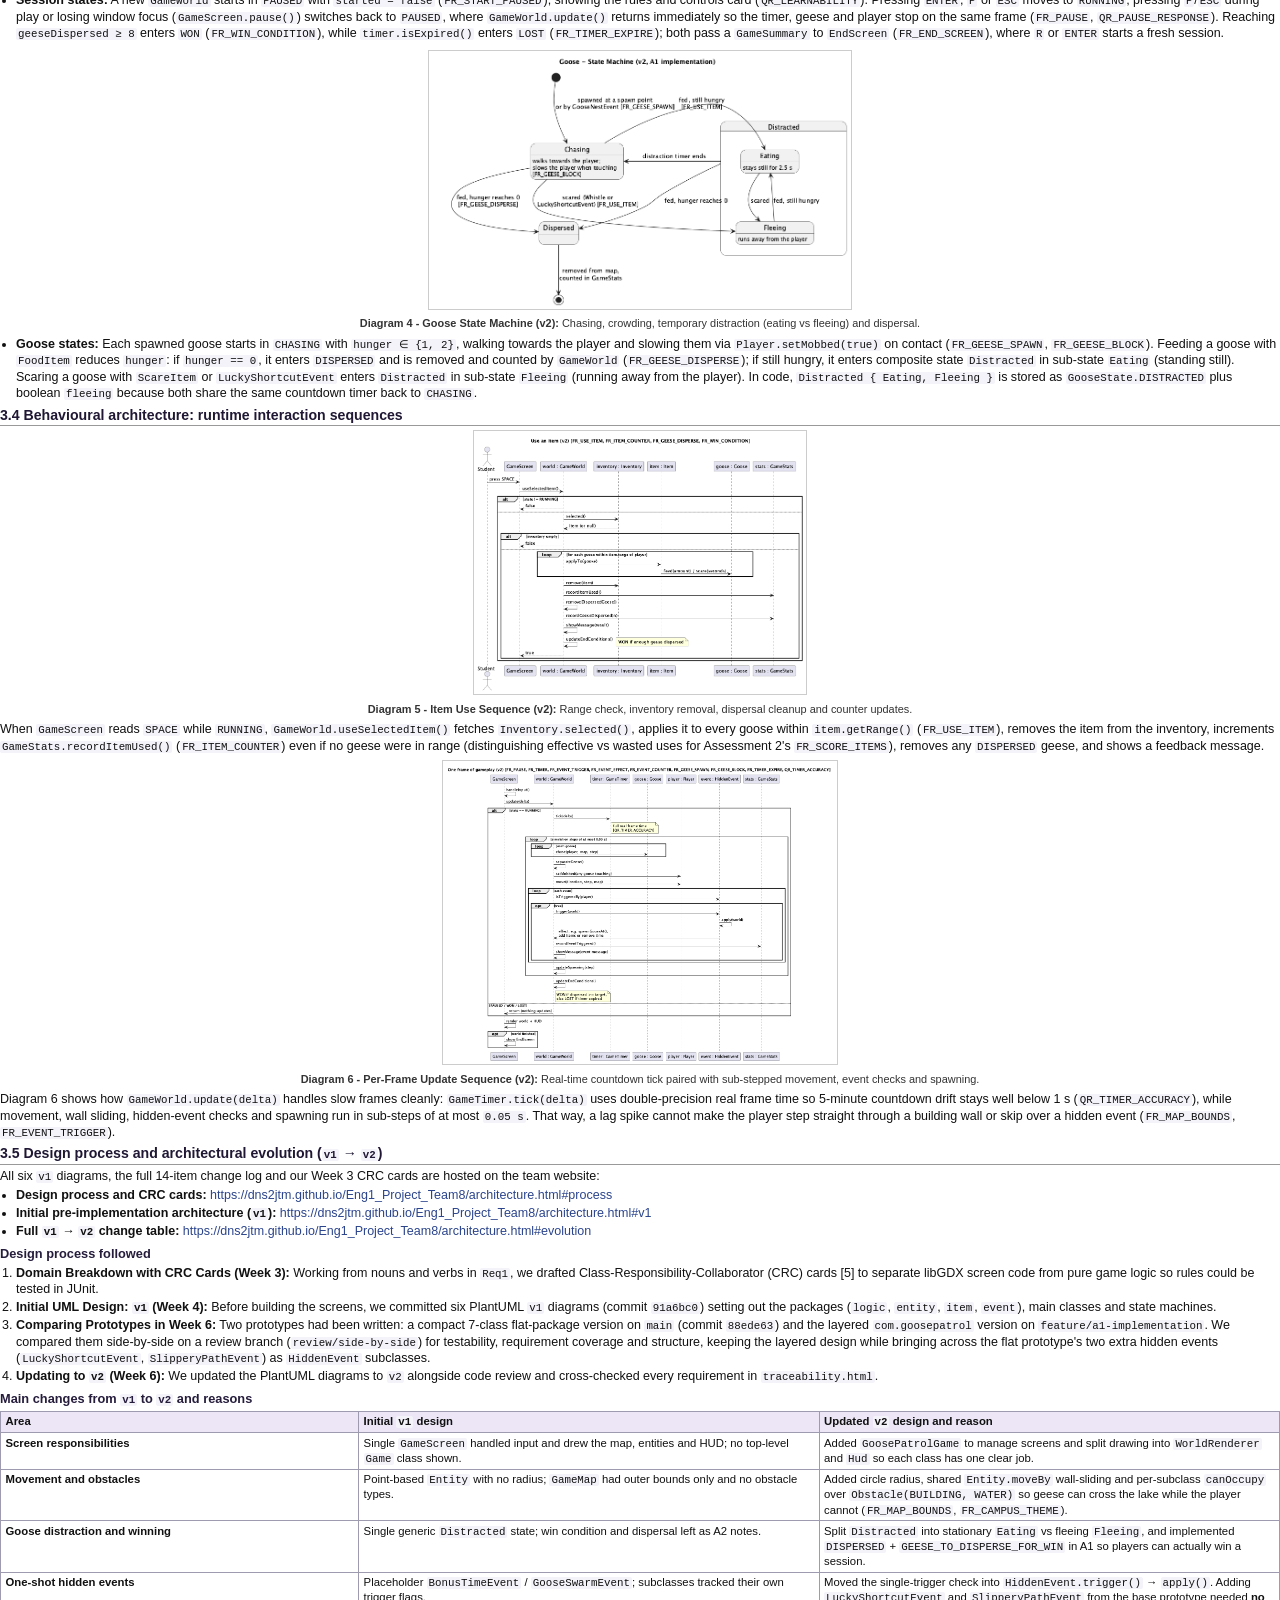
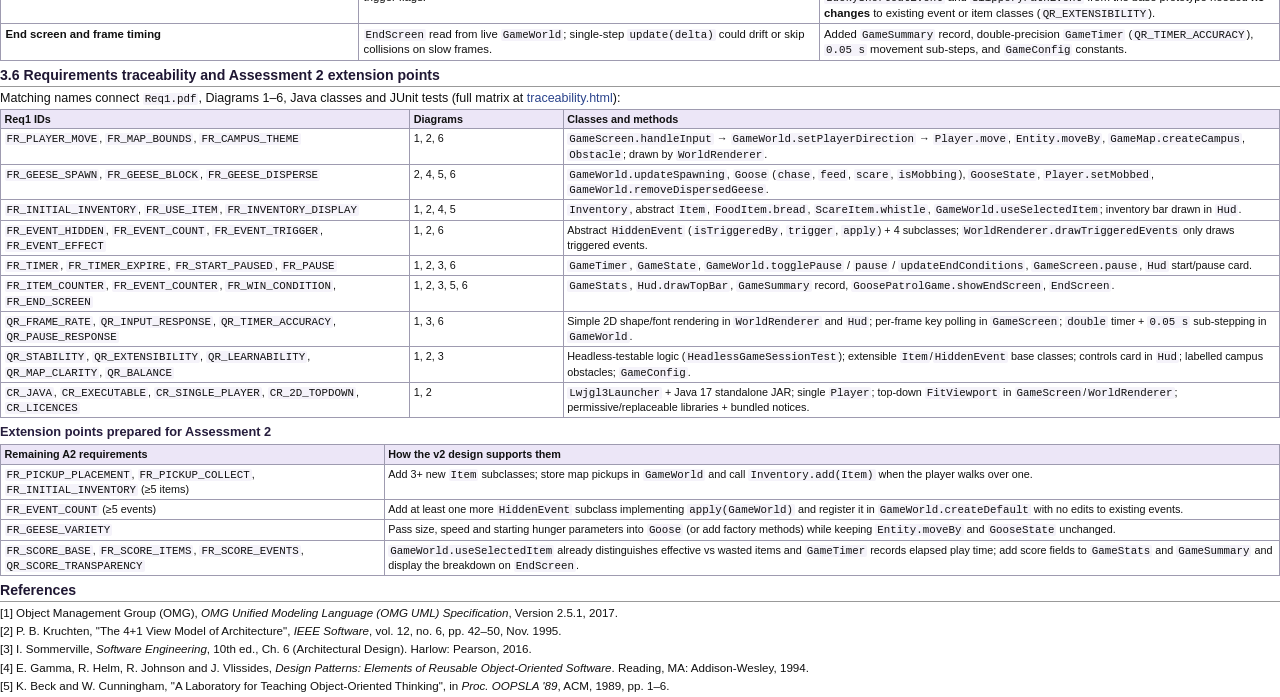
==== commit 42b52597: "Update repository and GitHub Pages URLs after ownership transfer to dns2jtm" ====
--- a/deliverables/Arch1.html
+++ b/deliverables/Arch1.html
@@ -9,7 +9,7 @@
 
 <h1>Architecture (Arch1) - Goose Patrol</h1>
 <div class="meta">
-  ENG1 (COM00019I) Assessment 1 · Cohort 2, Team 8 · Diagrams and SVG sources: <a href="https://soham-apte.github.io/Eng1_Project_Team8/architecture.html">soham-apte.github.io/Eng1_Project_Team8/architecture.html</a> · Traceability: <a href="https://soham-apte.github.io/Eng1_Project_Team8/traceability.html">traceability.html</a>
+  ENG1 (COM00019I) Assessment 1 · Cohort 2, Team 8 · Diagrams and SVG sources: <a href="https://dns2jtm.github.io/Eng1_Project_Team8/architecture.html">dns2jtm.github.io/Eng1_Project_Team8/architecture.html</a> · Traceability: <a href="https://dns2jtm.github.io/Eng1_Project_Team8/traceability.html">traceability.html</a>
 </div>
 
 <h2 style="margin-top:4px;">3.1 Modelling languages and tools</h2>
@@ -39,7 +39,7 @@
 <h2 style="margin-top:0;">3.3 Domain class structure, design patterns and notation choices</h2>
 <div class="diagram-box">
   <img src="../architecture/v2/class.png" alt="Class diagram v2" style="max-height:390px;">
-  <div class="diagram-caption"><b>Diagram 2 - Domain Class Diagram (v2):</b> Core packages, attributes, methods and relationships (full-size SVG at <a href="https://soham-apte.github.io/Eng1_Project_Team8/architecture.html#v2">architecture.html#v2</a>).</div>
+  <div class="diagram-caption"><b>Diagram 2 - Domain Class Diagram (v2):</b> Core packages, attributes, methods and relationships (full-size SVG at <a href="https://dns2jtm.github.io/Eng1_Project_Team8/architecture.html#v2">architecture.html#v2</a>).</div>
 </div>
 
 <ul>
@@ -92,9 +92,9 @@
 
 <p>All six <code>v1</code> diagrams, the full 14-item change log and our Week 3 CRC cards are hosted on the team website:</p>
 <ul>
-  <li><b>Design process and CRC cards:</b> <a href="https://soham-apte.github.io/Eng1_Project_Team8/architecture.html#process">https://soham-apte.github.io/Eng1_Project_Team8/architecture.html#process</a></li>
-  <li><b>Initial pre-implementation architecture (<code>v1</code>):</b> <a href="https://soham-apte.github.io/Eng1_Project_Team8/architecture.html#v1">https://soham-apte.github.io/Eng1_Project_Team8/architecture.html#v1</a></li>
-  <li><b>Full <code>v1</code> &rarr; <code>v2</code> change table:</b> <a href="https://soham-apte.github.io/Eng1_Project_Team8/architecture.html#evolution">https://soham-apte.github.io/Eng1_Project_Team8/architecture.html#evolution</a></li>
+  <li><b>Design process and CRC cards:</b> <a href="https://dns2jtm.github.io/Eng1_Project_Team8/architecture.html#process">https://dns2jtm.github.io/Eng1_Project_Team8/architecture.html#process</a></li>
+  <li><b>Initial pre-implementation architecture (<code>v1</code>):</b> <a href="https://dns2jtm.github.io/Eng1_Project_Team8/architecture.html#v1">https://dns2jtm.github.io/Eng1_Project_Team8/architecture.html#v1</a></li>
+  <li><b>Full <code>v1</code> &rarr; <code>v2</code> change table:</b> <a href="https://dns2jtm.github.io/Eng1_Project_Team8/architecture.html#evolution">https://dns2jtm.github.io/Eng1_Project_Team8/architecture.html#evolution</a></li>
 </ul>
 
 <h3>Design process followed</h3>
@@ -138,7 +138,7 @@
 <div class="page-break"></div>
 
 <h2 style="margin-top:0;">3.6 Requirements traceability and Assessment 2 extension points</h2>
-<p>Matching names connect <code>Req1.pdf</code>, Diagrams 1&ndash;6, Java classes and JUnit tests (full matrix at <a href="https://soham-apte.github.io/Eng1_Project_Team8/traceability.html">traceability.html</a>):</p>
+<p>Matching names connect <code>Req1.pdf</code>, Diagrams 1&ndash;6, Java classes and JUnit tests (full matrix at <a href="https://dns2jtm.github.io/Eng1_Project_Team8/traceability.html">traceability.html</a>):</p>
 
 <table class="compact-table">
   <tr><th style="width:32%;">Req1 IDs</th><th style="width:12%;">Diagrams</th><th style="width:56%;">Classes and methods</th></tr>
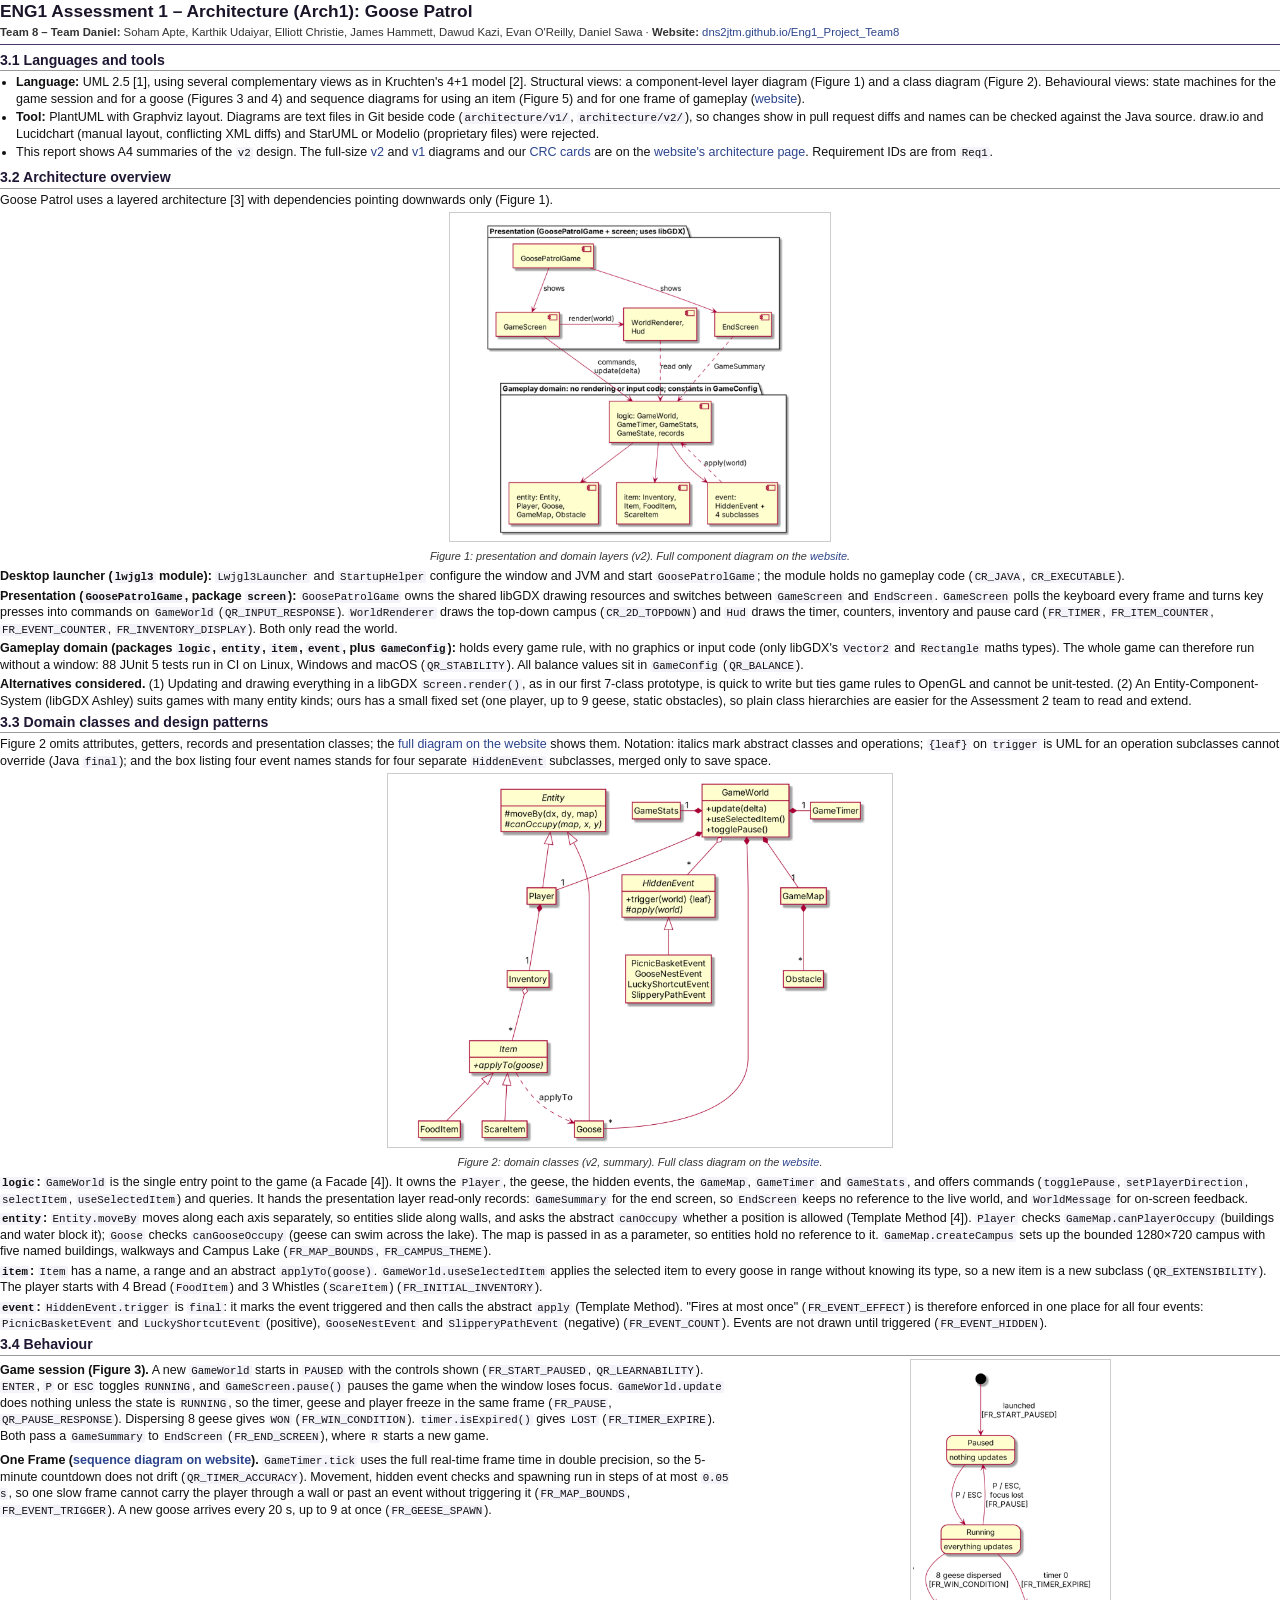
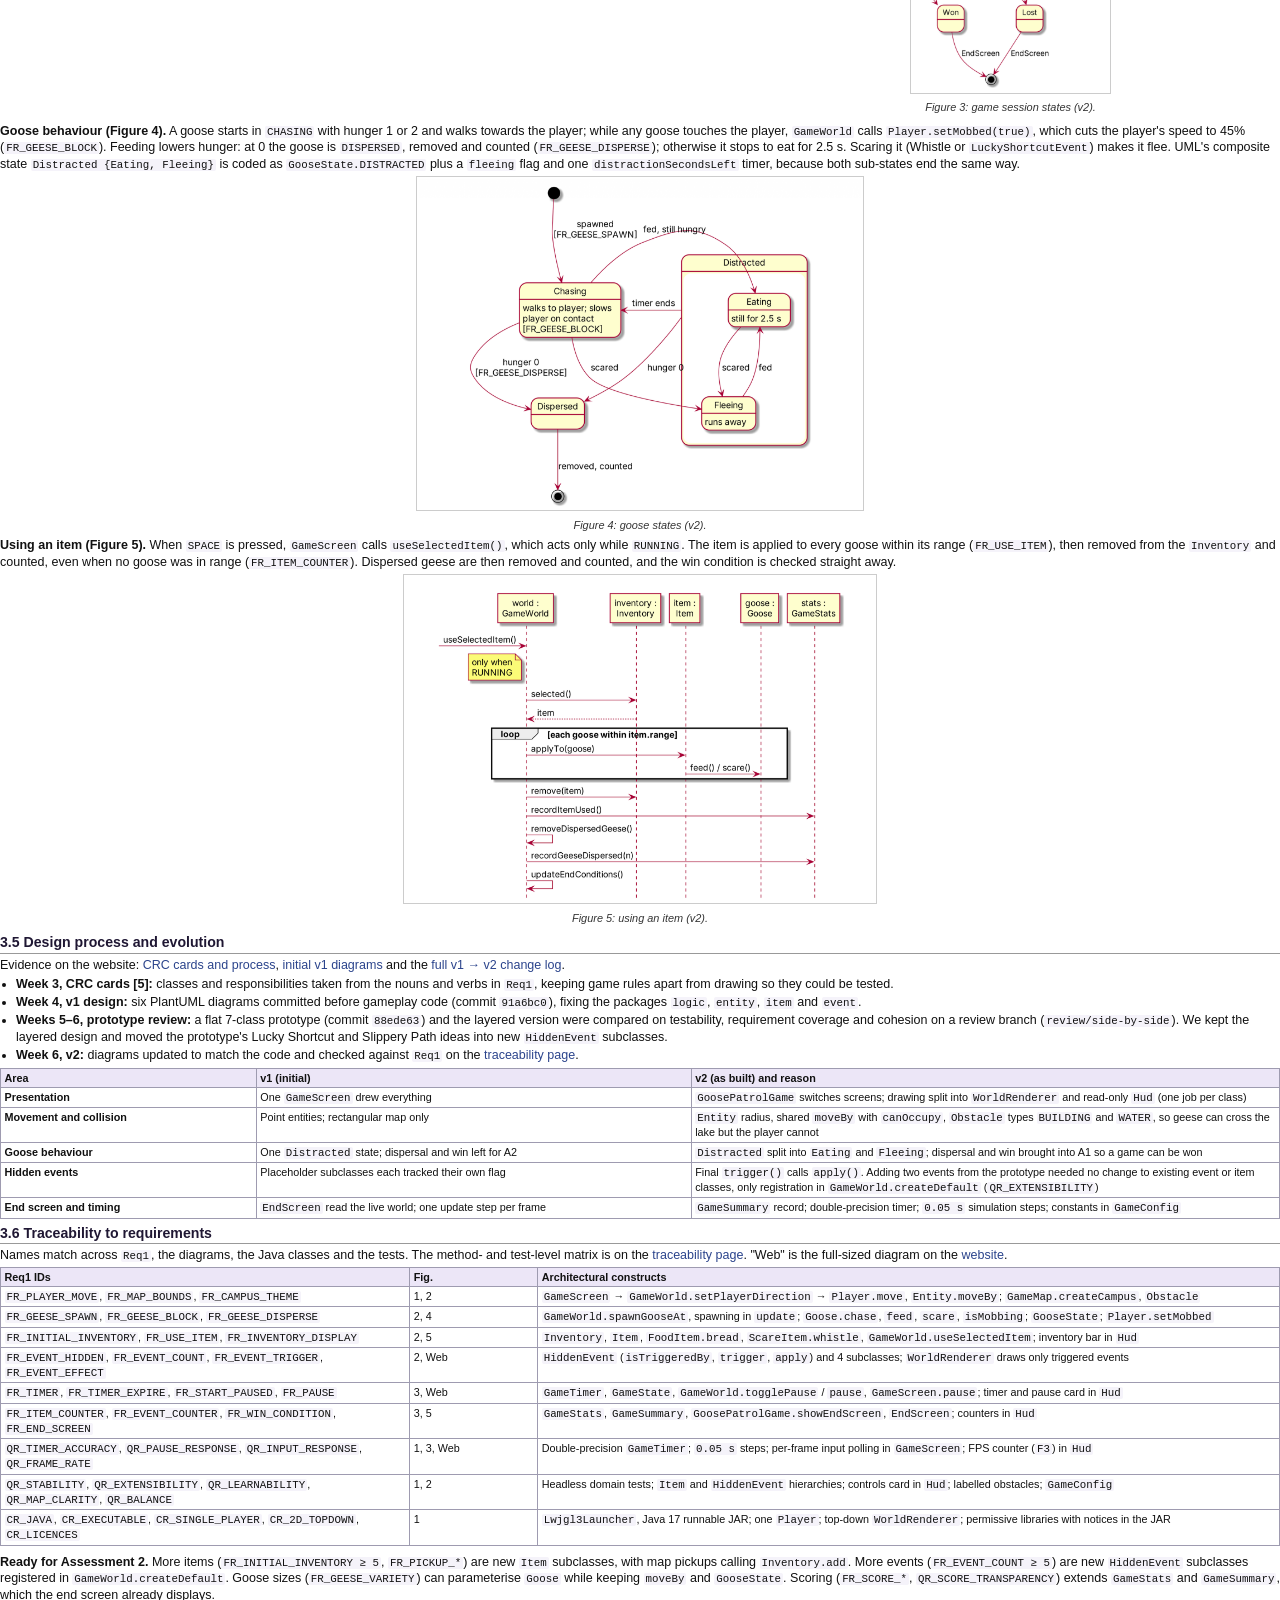
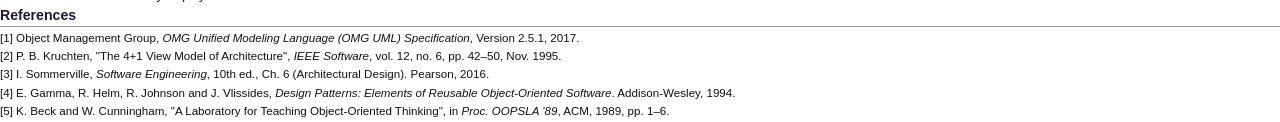
==== commit ba26741b: "Sync Arch1, Plan1 and Risk1 deliverables with final team drafts and page limits" ====
--- a/deliverables/Arch1.html
+++ b/deliverables/Arch1.html
@@ -7,169 +7,186 @@
 </head>
 <body>
 
-<h1>Architecture (Arch1) - Goose Patrol</h1>
+<h1>ENG1 Assessment 1 &ndash; Architecture (Arch1): Goose Patrol</h1>
 <div class="meta">
-  ENG1 (COM00019I) Assessment 1 · Cohort 2, Team 8 · Diagrams and SVG sources: <a href="https://dns2jtm.github.io/Eng1_Project_Team8/architecture.html">dns2jtm.github.io/Eng1_Project_Team8/architecture.html</a> · Traceability: <a href="https://dns2jtm.github.io/Eng1_Project_Team8/traceability.html">traceability.html</a>
+  <b>Team 8 &ndash; Team Daniel:</b> Soham Apte, Karthik Udaiyar, Elliott Christie, James Hammett, Dawud Kazi, Evan O'Reilly, Daniel Sawa &middot;
+  <b>Website:</b> <a href="https://dns2jtm.github.io/Eng1_Project_Team8/">dns2jtm.github.io/Eng1_Project_Team8</a>
 </div>
 
-<h2 style="margin-top:4px;">3.1 Modelling languages and tools</h2>
-<p>We describe the system using four complementary views from <b>UML 2.5</b> [1], following Kruchten's multi-view model [2] so that package dependencies and runtime behaviour are separated clearly without cluttering one giant diagram:</p>
+<h2 style="margin-top:4px;">3.1 Languages and tools</h2>
 <ul>
-  <li><b>Structural views:</b> a <i>UML Component Diagram</i> (package layering and the libGDX boundary) and a <i>UML Class Diagram</i> (domain classes, key fields/methods, multiplicities and inheritance/composition links).</li>
-  <li><b>Behavioural views:</b> two <i>UML State Machine Diagrams</i> (session states and individual goose states) and two <i>UML Sequence Diagrams</i> (using an item and running one frame of gameplay).</li>
-  <li><b>Tools and alternatives considered:</b> All diagrams are written as plain text in <b>PlantUML 1.2026</b> and laid out automatically with <b>Graphviz (<code>dot</code>)</b>, outputting PNGs and SVGs committed in Git (<code>architecture/v1/</code>, <code>architecture/v2/</code>). Text files give clear line-by-line diffs in pull requests, keep class names aligned with the Java code, and are easy for the Assessment 2 team to update. We considered <i>Draw.io / Lucidchart</i> (rejected due to manual box layout and messy XML merge conflicts across a 7-person team) and desktop CASE tools like <i>StarUML / Modelio</i> (rejected due to heavy project files for a 6-week project).</li>
+  <li><b>Language:</b> UML 2.5 [1], using several complementary views as in Kruchten's 4+1 model [2]. Structural views: a component-level layer diagram (Figure 1) and a class diagram (Figure 2). Behavioural views: state machines for the game session and for a goose (Figures 3 and 4) and sequence diagrams for using an item (Figure 5) and for one frame of gameplay (<a href="https://dns2jtm.github.io/Eng1_Project_Team8/architecture.html#v2">website</a>).</li>
+  <li><b>Tool:</b> PlantUML with Graphviz layout. Diagrams are text files in Git beside code (<code>architecture/v1/</code>, <code>architecture/v2/</code>), so changes show in pull request diffs and names can be checked against the Java source. draw.io and Lucidchart (manual layout, conflicting XML diffs) and StarUML or Modelio (proprietary files) were rejected.</li>
+  <li>This report shows A4 summaries of the <code>v2</code> design. The full-size <a href="https://dns2jtm.github.io/Eng1_Project_Team8/architecture.html#v2">v2</a> and <a href="https://dns2jtm.github.io/Eng1_Project_Team8/architecture.html#v1">v1</a> diagrams and our <a href="https://dns2jtm.github.io/Eng1_Project_Team8/architecture.html#process">CRC cards</a> are on the <a href="https://dns2jtm.github.io/Eng1_Project_Team8/architecture.html">website's architecture page</a>. Requirement IDs are from <code>Req1</code>.</li>
 </ul>
 
-<h2>3.2 Architectural overview and component justification</h2>
+<h2>3.2 Architecture overview</h2>
+<p>Goose Patrol uses a layered architecture [3] with dependencies pointing downwards only (Figure 1).</p>
+
 <div class="diagram-box">
-  <img src="../architecture/v2/component.png" alt="Component diagram v2" style="max-height:245px;">
-  <div class="diagram-caption"><b>Diagram 1 - Component Diagram (v2):</b> Layered architecture separating the desktop launcher, libGDX screens and headless game logic.</div>
+  <img src="figures/arch-fig1.png" alt="Figure 1: presentation and domain layers (v2)" style="max-height:330px;">
+  <div class="diagram-caption"><i>Figure 1: presentation and domain layers (v2). Full component diagram on the <a href="https://dns2jtm.github.io/Eng1_Project_Team8/architecture.html#v2">website</a>.</i></div>
 </div>
 
-<p>Following Sommerville's layered architecture pattern [3], dependencies point strictly downwards across three layers:</p>
-<ul>
-  <li><b>Desktop Launcher (<code>com.goosepatrol.lwjgl3</code>):</b> <code>Lwjgl3Launcher</code> and <code>StartupHelper</code> set up the 1280&times;720 desktop window and JVM startup flags (<code>CR_JAVA</code>, <code>CR_EXECUTABLE</code>) and launch <code>GoosePatrolGame</code>; no game rules sit in the desktop module.</li>
-  <li><b>Presentation Layer (<code>GoosePatrolGame</code>, <code>com.goosepatrol.screen</code>):</b> <code>GoosePatrolGame</code> owns the shared libGDX rendering objects (<code>ShapeRenderer</code>, <code>SpriteBatch</code>, <code>BitmapFont</code>) and switches between <code>GameScreen</code> and <code>EndScreen</code>. Drawing is split between <code>WorldRenderer</code> (2D top-down campus grass, walkways, buildings, lake, player, geese and triggered event markers; <code>CR_2D_TOPDOWN</code>) and <code>Hud</code> (countdown timer, counters, inventory bar, feedback banner and start/pause card).</li>
-  <li><b>Gameplay Domain Layer (<code>logic</code>, <code>entity</code>, <code>item</code>, <code>event</code> + <code>GameConfig</code>):</b> Has <b>no imports from <code>com.badlogic.gdx.graphics</code> or <code>Gdx.input</code></b>. <code>GameScreen</code> turns keyboard input into method calls on <code>GameWorld</code>, while the renderers only read state. This separation lets <b>88 JUnit 5 tests (99.4% line coverage across the four domain packages)</b> run quickly in CI on Linux, Windows and macOS without a GPU or window, and keeps future Assessment 2 sprite or UI changes confined to <code>screen/</code>.</li>
-  <li><b>Alternatives considered:</b> (1) Putting update and drawing code together inside <code>Screen.render()</code> (as in our early prototype on <code>main</code>) is fast to write at first, but ties game logic to OpenGL and blocks unit testing. (2) A full Entity-Component-System (<i>libGDX Ashley</i>) was rejected because Goose Patrol has only a few entity types (one <code>Player</code>, up to nine <code>Goose</code> objects and static <code>Obstacle</code>s), where standard Java inheritance is much easier for the Assessment 2 team to read and extend.</li>
-</ul>
+<p><b>Desktop launcher (<code>lwjgl3</code> module):</b> <code>Lwjgl3Launcher</code> and <code>StartupHelper</code> configure the window and JVM and start <code>GoosePatrolGame</code>; the module holds no gameplay code (<code>CR_JAVA</code>, <code>CR_EXECUTABLE</code>).</p>
+
+<p><b>Presentation (<code>GoosePatrolGame</code>, package <code>screen</code>):</b> <code>GoosePatrolGame</code> owns the shared libGDX drawing resources and switches between <code>GameScreen</code> and <code>EndScreen</code>. <code>GameScreen</code> polls the keyboard every frame and turns key presses into commands on <code>GameWorld</code> (<code>QR_INPUT_RESPONSE</code>). <code>WorldRenderer</code> draws the top-down campus (<code>CR_2D_TOPDOWN</code>) and <code>Hud</code> draws the timer, counters, inventory and pause card (<code>FR_TIMER</code>, <code>FR_ITEM_COUNTER</code>, <code>FR_EVENT_COUNTER</code>, <code>FR_INVENTORY_DISPLAY</code>). Both only read the world.</p>
+
+<p><b>Gameplay domain (packages <code>logic</code>, <code>entity</code>, <code>item</code>, <code>event</code>, plus <code>GameConfig</code>):</b> holds every game rule, with no graphics or input code (only libGDX's <code>Vector2</code> and <code>Rectangle</code> maths types). The whole game can therefore run without a window: 88 JUnit 5 tests run in CI on Linux, Windows and macOS (<code>QR_STABILITY</code>). All balance values sit in <code>GameConfig</code> (<code>QR_BALANCE</code>).</p>
+
+<p><b>Alternatives considered.</b> (1) Updating and drawing everything in a libGDX <code>Screen.render()</code>, as in our first 7-class prototype, is quick to write but ties game rules to OpenGL and cannot be unit-tested. (2) An Entity-Component-System (libGDX Ashley) suits games with many entity kinds; ours has a small fixed set (one player, up to 9 geese, static obstacles), so plain class hierarchies are easier for the Assessment 2 team to read and extend.</p>
 
 <div class="page-break"></div>
 
-<h2 style="margin-top:0;">3.3 Domain class structure, design patterns and notation choices</h2>
+<h2 style="margin-top:0;">3.3 Domain classes and design patterns</h2>
+<p>Figure 2 omits attributes, getters, records and presentation classes; the <a href="https://dns2jtm.github.io/Eng1_Project_Team8/architecture.html#v2">full diagram on the website</a> shows them. Notation: italics mark abstract classes and operations; <code>{leaf}</code> on <code>trigger</code> is UML for an operation subclasses cannot override (Java <code>final</code>); and the box listing four event names stands for four separate <code>HiddenEvent</code> subclasses, merged only to save space.</p>
+
 <div class="diagram-box">
-  <img src="../architecture/v2/class.png" alt="Class diagram v2" style="max-height:390px;">
-  <div class="diagram-caption"><b>Diagram 2 - Domain Class Diagram (v2):</b> Core packages, attributes, methods and relationships (full-size SVG at <a href="https://dns2jtm.github.io/Eng1_Project_Team8/architecture.html#v2">architecture.html#v2</a>).</div>
+  <img src="figures/arch-fig2.png" alt="Figure 2: domain classes (v2, summary)" style="max-height:375px;">
+  <div class="diagram-caption"><i>Figure 2: domain classes (v2, summary). Full class diagram on the <a href="https://dns2jtm.github.io/Eng1_Project_Team8/architecture.html#v2">website</a>.</i></div>
 </div>
 
-<ul>
-  <li><b><code>logic</code> (Facade):</b> <code>GameWorld</code> owns the <code>Player</code>, active <code>Goose</code> list, <code>HiddenEvent</code> list, <code>GameMap</code>, <code>GameTimer</code> and <code>GameStats</code> behind a small set of command and getter methods. When a game finishes, <code>createSummary()</code> returns an immutable Java <code>&lt;&lt;record&gt;&gt;</code> (<code>GameSummary</code>) so <code>EndScreen</code> can display results without holding a reference to the live <code>GameWorld</code>; <code>WorldMessage</code> stores short feedback text and its display tone.</li>
-  <li><b><code>entity</code> (Shared Collision and Template Method):</b> Abstract <code>Entity</code> handles axis-separated wall-sliding movement in <code>moveBy(dx, dy, map)</code> and delegates terrain checks to abstract <code>canOccupy(map, x, y)</code> [4]. <code>Player</code> calls <code>GameMap.canPlayerOccupy</code> (blocked by map edges, <code>BUILDING</code> and <code>WATER</code>), while <code>Goose</code> calls <code>canGooseOccupy</code> (blocked by edges and buildings, allowed across the campus lake). Passing <code>GameMap</code> as a parameter avoids circular references between entities and the map.</li>
-  <li><b><code>item</code> (Polymorphic Strategy):</b> Abstract <code>Item</code> stores <code>name</code>, description and effect <code>range</code>, and declares abstract <code>applyTo(Goose)</code> [4]. <code>GameWorld.useSelectedItem()</code> finds geese within range, calls <code>item.applyTo(goose)</code> polymorphically, removes the used item from <code>Inventory</code> and updates <code>GameStats</code>. Adding new Assessment 2 items only requires a new <code>Item</code> subclass (<code>QR_EXTENSIBILITY</code>).</li>
-  <li><b><code>event</code> (Template Method One-Shot Rule):</b> Abstract <code>HiddenEvent</code> provides concrete <code>trigger(GameWorld)</code>, which sets <code>triggered = true</code> before calling <code>protected abstract apply(GameWorld)</code> [4]. The "fires at most once" rule (<code>FR_EVENT_EFFECT</code>) is therefore handled in one base class rather than repeated in <code>PicnicBasketEvent</code>, <code>GooseNestEvent</code>, <code>LuckyShortcutEvent</code> and <code>SlipperyPathEvent</code>.</li>
-  <li><b>Notation choices:</b> Screen classes (<code>GameScreen</code>, <code>WorldRenderer</code>, <code>Hud</code>, <code>EndScreen</code>) and constants in <code>GameConfig</code> are shown at component level in Diagram 1 and left out of Diagram 2 to keep the domain diagram readable. Simple getters and constructors are omitted; Java 17 records use the <code>&lt;&lt;record&gt;&gt;</code> stereotype.</li>
-</ul>
+<p><b><code>logic</code>:</b> <code>GameWorld</code> is the single entry point to the game (a Facade [4]). It owns the <code>Player</code>, the geese, the hidden events, the <code>GameMap</code>, <code>GameTimer</code> and <code>GameStats</code>, and offers commands (<code>togglePause</code>, <code>setPlayerDirection</code>, <code>selectItem</code>, <code>useSelectedItem</code>) and queries. It hands the presentation layer read-only records: <code>GameSummary</code> for the end screen, so <code>EndScreen</code> keeps no reference to the live world, and <code>WorldMessage</code> for on-screen feedback.</p>
+
+<p><b><code>entity</code>:</b> <code>Entity.moveBy</code> moves along each axis separately, so entities slide along walls, and asks the abstract <code>canOccupy</code> whether a position is allowed (Template Method [4]). <code>Player</code> checks <code>GameMap.canPlayerOccupy</code> (buildings and water block it); <code>Goose</code> checks <code>canGooseOccupy</code> (geese can swim across the lake). The map is passed in as a parameter, so entities hold no reference to it. <code>GameMap.createCampus</code> sets up the bounded 1280&times;720 campus with five named buildings, walkways and Campus Lake (<code>FR_MAP_BOUNDS</code>, <code>FR_CAMPUS_THEME</code>).</p>
+
+<p><b><code>item</code>:</b> <code>Item</code> has a name, a range and an abstract <code>applyTo(goose)</code>. <code>GameWorld.useSelectedItem</code> applies the selected item to every goose in range without knowing its type, so a new item is a new subclass (<code>QR_EXTENSIBILITY</code>). The player starts with 4 Bread (<code>FoodItem</code>) and 3 Whistles (<code>ScareItem</code>) (<code>FR_INITIAL_INVENTORY</code>).</p>
+
+<p><b><code>event</code>:</b> <code>HiddenEvent.trigger</code> is <code>final</code>: it marks the event triggered and then calls the abstract <code>apply</code> (Template Method). "Fires at most once" (<code>FR_EVENT_EFFECT</code>) is therefore enforced in one place for all four events: <code>PicnicBasketEvent</code> and <code>LuckyShortcutEvent</code> (positive), <code>GooseNestEvent</code> and <code>SlipperyPathEvent</code> (negative) (<code>FR_EVENT_COUNT</code>). Events are not drawn until triggered (<code>FR_EVENT_HIDDEN</code>).</p>
 
 <div class="page-break"></div>
 
-<h2 style="margin-top:0;">3.4 Behavioural architecture: state machines</h2>
+<h2 style="margin-top:0;">3.4 Behaviour</h2>
+<div style="display:grid; grid-template-columns: 1.15fr 0.85fr; gap: 12px; align-items: start;">
+  <div>
+    <p><b>Game session (Figure 3).</b> A new <code>GameWorld</code> starts in <code>PAUSED</code> with the controls shown (<code>FR_START_PAUSED</code>, <code>QR_LEARNABILITY</code>). <code>ENTER</code>, <code>P</code> or <code>ESC</code> toggles <code>RUNNING</code>, and <code>GameScreen.pause()</code> pauses the game when the window loses focus. <code>GameWorld.update</code> does nothing unless the state is <code>RUNNING</code>, so the timer, geese and player freeze in the same frame (<code>FR_PAUSE</code>, <code>QR_PAUSE_RESPONSE</code>). Dispersing 8 geese gives <code>WON</code> (<code>FR_WIN_CONDITION</code>). <code>timer.isExpired()</code> gives <code>LOST</code> (<code>FR_TIMER_EXPIRE</code>). Both pass a <code>GameSummary</code> to <code>EndScreen</code> (<code>FR_END_SCREEN</code>), where <code>R</code> starts a new game.</p>
+
+    <p style="margin-top:8px;"><b>One Frame (<a href="https://dns2jtm.github.io/Eng1_Project_Team8/architecture.html#v2">sequence diagram on website</a>).</b> <code>GameTimer.tick</code> uses the full real-time frame time in double precision, so the 5-minute countdown does not drift (<code>QR_TIMER_ACCURACY</code>). Movement, hidden event checks and spawning run in steps of at most <code>0.05 s</code>, so one slow frame cannot carry the player through a wall or past an event without triggering it (<code>FR_MAP_BOUNDS</code>, <code>FR_EVENT_TRIGGER</code>). A new goose arrives every 20 s, up to 9 at once (<code>FR_GEESE_SPAWN</code>).</p>
+  </div>
+  <div class="diagram-box" style="margin:0;">
+    <img src="figures/arch-fig3.png" alt="Figure 3: game session states (v2)" style="max-height:335px;">
+    <div class="diagram-caption"><i>Figure 3: game session states (v2).</i></div>
+  </div>
+</div>
+
+<p style="margin-top:8px;"><b>Goose behaviour (Figure 4).</b> A goose starts in <code>CHASING</code> with hunger 1 or 2 and walks towards the player; while any goose touches the player, <code>GameWorld</code> calls <code>Player.setMobbed(true)</code>, which cuts the player's speed to 45% (<code>FR_GEESE_BLOCK</code>). Feeding lowers hunger: at 0 the goose is <code>DISPERSED</code>, removed and counted (<code>FR_GEESE_DISPERSE</code>); otherwise it stops to eat for 2.5 s. Scaring it (Whistle or <code>LuckyShortcutEvent</code>) makes it flee. UML's composite state <code>Distracted {Eating, Fleeing}</code> is coded as <code>GooseState.DISTRACTED</code> plus a <code>fleeing</code> flag and one <code>distractionSecondsLeft</code> timer, because both sub-states end the same way.</p>
 
 <div class="diagram-box">
-  <img src="../architecture/v2/state-game.png" alt="Game state machine v2" style="max-height:215px;">
-  <div class="diagram-caption"><b>Diagram 3 - Game Session State Machine (v2):</b> Pause handling and win/loss transitions in <code>GameWorld</code> and <code>GoosePatrolGame</code>.</div>
+  <img src="figures/arch-fig4.png" alt="Figure 4: goose states (v2)" style="max-height:335px;">
+  <div class="diagram-caption"><i>Figure 4: goose states (v2).</i></div>
 </div>
-<ul>
-  <li><b>Session states:</b> A new <code>GameWorld</code> starts in <code>PAUSED</code> with <code>started = false</code> (<code>FR_START_PAUSED</code>), showing the rules and controls card (<code>QR_LEARNABILITY</code>). Pressing <code>ENTER</code>, <code>P</code> or <code>ESC</code> moves to <code>RUNNING</code>; pressing <code>P</code>/<code>ESC</code> during play or losing window focus (<code>GameScreen.pause()</code>) switches back to <code>PAUSED</code>, where <code>GameWorld.update()</code> returns immediately so the timer, geese and player stop on the same frame (<code>FR_PAUSE</code>, <code>QR_PAUSE_RESPONSE</code>). Reaching <code>geeseDispersed &ge; 8</code> enters <code>WON</code> (<code>FR_WIN_CONDITION</code>), while <code>timer.isExpired()</code> enters <code>LOST</code> (<code>FR_TIMER_EXPIRE</code>); both pass a <code>GameSummary</code> to <code>EndScreen</code> (<code>FR_END_SCREEN</code>), where <code>R</code> or <code>ENTER</code> starts a fresh session.</li>
-</ul>
-
-<div class="diagram-box" style="margin-top:8px;">
-  <img src="../architecture/v2/state-goose.png" alt="Goose state machine v2" style="max-height:260px;">
-  <div class="diagram-caption"><b>Diagram 4 - Goose State Machine (v2):</b> Chasing, crowding, temporary distraction (eating vs fleeing) and dispersal.</div>
-</div>
-<ul>
-  <li><b>Goose states:</b> Each spawned goose starts in <code>CHASING</code> with <code>hunger &isin; {1, 2}</code>, walking towards the player and slowing them via <code>Player.setMobbed(true)</code> on contact (<code>FR_GEESE_SPAWN</code>, <code>FR_GEESE_BLOCK</code>). Feeding a goose with <code>FoodItem</code> reduces <code>hunger</code>: if <code>hunger == 0</code>, it enters <code>DISPERSED</code> and is removed and counted by <code>GameWorld</code> (<code>FR_GEESE_DISPERSE</code>); if still hungry, it enters composite state <code>Distracted</code> in sub-state <code>Eating</code> (standing still). Scaring a goose with <code>ScareItem</code> or <code>LuckyShortcutEvent</code> enters <code>Distracted</code> in sub-state <code>Fleeing</code> (running away from the player). In code, <code>Distracted { Eating, Fleeing }</code> is stored as <code>GooseState.DISTRACTED</code> plus boolean <code>fleeing</code> because both share the same countdown timer back to <code>CHASING</code>.</li>
-</ul>
 
 <div class="page-break"></div>
 
-<h2 style="margin-top:0;">3.4 Behavioural architecture: runtime interaction sequences</h2>
+<p style="margin-top:0;"><b>Using an item (Figure 5).</b> When <code>SPACE</code> is pressed, <code>GameScreen</code> calls <code>useSelectedItem()</code>, which acts only while <code>RUNNING</code>. The item is applied to every goose within its range (<code>FR_USE_ITEM</code>), then removed from the <code>Inventory</code> and counted, even when no goose was in range (<code>FR_ITEM_COUNTER</code>). Dispersed geese are then removed and counted, and the win condition is checked straight away.</p>
 
 <div class="diagram-box">
-  <img src="../architecture/v2/seq-use-item.png" alt="Use item sequence diagram v2" style="max-height:265px;">
-  <div class="diagram-caption"><b>Diagram 5 - Item Use Sequence (v2):</b> Range check, inventory removal, dispersal cleanup and counter updates.</div>
+  <img src="figures/arch-fig5.png" alt="Figure 5: using an item (v2)" style="max-height:330px;">
+  <div class="diagram-caption"><i>Figure 5: using an item (v2).</i></div>
 </div>
-<p>When <code>GameScreen</code> reads <code>SPACE</code> while <code>RUNNING</code>, <code>GameWorld.useSelectedItem()</code> fetches <code>Inventory.selected()</code>, applies it to every goose within <code>item.getRange()</code> (<code>FR_USE_ITEM</code>), removes the item from the inventory, increments <code>GameStats.recordItemUsed()</code> (<code>FR_ITEM_COUNTER</code>) even if no geese were in range (distinguishing effective vs wasted uses for Assessment 2's <code>FR_SCORE_ITEMS</code>), removes any <code>DISPERSED</code> geese, and shows a feedback message.</p>
 
-<div class="diagram-box" style="margin-top:6px;">
-  <img src="../architecture/v2/seq-update.png" alt="Frame update sequence diagram v2" style="max-height:305px;">
-  <div class="diagram-caption"><b>Diagram 6 - Per-Frame Update Sequence (v2):</b> Real-time countdown tick paired with sub-stepped movement, event checks and spawning.</div>
-</div>
-<p>Diagram 6 shows how <code>GameWorld.update(delta)</code> handles slow frames cleanly: <code>GameTimer.tick(delta)</code> uses double-precision real frame time so 5-minute countdown drift stays well below 1 s (<code>QR_TIMER_ACCURACY</code>), while movement, wall sliding, hidden-event checks and spawning run in sub-steps of at most <code>0.05 s</code>. That way, a lag spike cannot make the player step straight through a building wall or skip over a hidden event (<code>FR_MAP_BOUNDS</code>, <code>FR_EVENT_TRIGGER</code>).</p>
-
-<div class="page-break"></div>
-
-<h2 style="margin-top:0;">3.5 Design process and architectural evolution (<code>v1</code> &rarr; <code>v2</code>)</h2>
-
-<p>All six <code>v1</code> diagrams, the full 14-item change log and our Week 3 CRC cards are hosted on the team website:</p>
+<h2>3.5 Design process and evolution</h2>
+<p>Evidence on the website: <a href="https://dns2jtm.github.io/Eng1_Project_Team8/architecture.html#process">CRC cards and process</a>, <a href="https://dns2jtm.github.io/Eng1_Project_Team8/architecture.html#v1">initial v1 diagrams</a> and the <a href="https://dns2jtm.github.io/Eng1_Project_Team8/architecture.html#evolution">full v1 &rarr; v2 change log</a>.</p>
 <ul>
-  <li><b>Design process and CRC cards:</b> <a href="https://dns2jtm.github.io/Eng1_Project_Team8/architecture.html#process">https://dns2jtm.github.io/Eng1_Project_Team8/architecture.html#process</a></li>
-  <li><b>Initial pre-implementation architecture (<code>v1</code>):</b> <a href="https://dns2jtm.github.io/Eng1_Project_Team8/architecture.html#v1">https://dns2jtm.github.io/Eng1_Project_Team8/architecture.html#v1</a></li>
-  <li><b>Full <code>v1</code> &rarr; <code>v2</code> change table:</b> <a href="https://dns2jtm.github.io/Eng1_Project_Team8/architecture.html#evolution">https://dns2jtm.github.io/Eng1_Project_Team8/architecture.html#evolution</a></li>
+  <li><b>Week 3, CRC cards [5]:</b> classes and responsibilities taken from the nouns and verbs in <code>Req1</code>, keeping game rules apart from drawing so they could be tested.</li>
+  <li><b>Week 4, v1 design:</b> six PlantUML diagrams committed before gameplay code (commit <code>91a6bc0</code>), fixing the packages <code>logic</code>, <code>entity</code>, <code>item</code> and <code>event</code>.</li>
+  <li><b>Weeks 5&ndash;6, prototype review:</b> a flat 7-class prototype (commit <code>88ede63</code>) and the layered version were compared on testability, requirement coverage and cohesion on a review branch (<code>review/side-by-side</code>). We kept the layered design and moved the prototype's Lucky Shortcut and Slippery Path ideas into new <code>HiddenEvent</code> subclasses.</li>
+  <li><b>Week 6, v2:</b> diagrams updated to match the code and checked against <code>Req1</code> on the <a href="https://dns2jtm.github.io/Eng1_Project_Team8/traceability.html">traceability page</a>.</li>
 </ul>
 
-<h3>Design process followed</h3>
-<ol>
-  <li><b>Domain Breakdown with CRC Cards (Week 3):</b> Working from nouns and verbs in <code>Req1</code>, we drafted Class-Responsibility-Collaborator (CRC) cards [5] to separate libGDX screen code from pure game logic so rules could be tested in JUnit.</li>
-  <li><b>Initial UML Design: <code>v1</code> (Week 4):</b> Before building the screens, we committed six PlantUML <code>v1</code> diagrams (commit <code>91a6bc0</code>) setting out the packages (<code>logic</code>, <code>entity</code>, <code>item</code>, <code>event</code>), main classes and state machines.</li>
-  <li><b>Comparing Prototypes in Week 6:</b> Two prototypes had been written: a compact 7-class flat-package version on <code>main</code> (commit <code>88ede63</code>) and the layered <code>com.goosepatrol</code> version on <code>feature/a1-implementation</code>. We compared them side-by-side on a review branch (<code>review/side-by-side</code>) for testability, requirement coverage and structure, keeping the layered design while bringing across the flat prototype's two extra hidden events (<code>LuckyShortcutEvent</code>, <code>SlipperyPathEvent</code>) as <code>HiddenEvent</code> subclasses.</li>
-  <li><b>Updating to <code>v2</code> (Week 6):</b> We updated the PlantUML diagrams to <code>v2</code> alongside code review and cross-checked every requirement in <code>traceability.html</code>.</li>
-</ol>
-
-<h3>Main changes from <code>v1</code> to <code>v2</code> and reasons</h3>
-<table>
-  <tr><th style="width:28%;">Area</th><th style="width:36%;">Initial <code>v1</code> design</th><th style="width:36%;">Updated <code>v2</code> design and reason</th></tr>
+<table class="compact-table">
+  <tr><th style="width:20%;">Area</th><th style="width:34%;">v1 (initial)</th><th style="width:46%;">v2 (as built) and reason</th></tr>
   <tr>
-    <td><b>Screen responsibilities</b></td>
-    <td>Single <code>GameScreen</code> handled input and drew the map, entities and HUD; no top-level <code>Game</code> class shown.</td>
-    <td>Added <code>GoosePatrolGame</code> to manage screens and split drawing into <code>WorldRenderer</code> and <code>Hud</code> so each class has one clear job.</td>
+    <td><b>Presentation</b></td>
+    <td>One <code>GameScreen</code> drew everything</td>
+    <td><code>GoosePatrolGame</code> switches screens; drawing split into <code>WorldRenderer</code> and read-only <code>Hud</code> (one job per class)</td>
   </tr>
   <tr>
-    <td><b>Movement and obstacles</b></td>
-    <td>Point-based <code>Entity</code> with no radius; <code>GameMap</code> had outer bounds only and no obstacle types.</td>
-    <td>Added circle radius, shared <code>Entity.moveBy</code> wall-sliding and per-subclass <code>canOccupy</code> over <code>Obstacle(BUILDING, WATER)</code> so geese can cross the lake while the player cannot (<code>FR_MAP_BOUNDS</code>, <code>FR_CAMPUS_THEME</code>).</td>
+    <td><b>Movement and collision</b></td>
+    <td>Point entities; rectangular map only</td>
+    <td><code>Entity</code> radius, shared <code>moveBy</code> with <code>canOccupy</code>, <code>Obstacle</code> types <code>BUILDING</code> and <code>WATER</code>, so geese can cross the lake but the player cannot</td>
   </tr>
   <tr>
-    <td><b>Goose distraction and winning</b></td>
-    <td>Single generic <code>Distracted</code> state; win condition and dispersal left as A2 notes.</td>
-    <td>Split <code>Distracted</code> into stationary <code>Eating</code> vs fleeing <code>Fleeing</code>, and implemented <code>DISPERSED</code> + <code>GEESE_TO_DISPERSE_FOR_WIN</code> in A1 so players can actually win a session.</td>
+    <td><b>Goose behaviour</b></td>
+    <td>One <code>Distracted</code> state; dispersal and win left for A2</td>
+    <td><code>Distracted</code> split into <code>Eating</code> and <code>Fleeing</code>; dispersal and win brought into A1 so a game can be won</td>
   </tr>
   <tr>
-    <td><b>One-shot hidden events</b></td>
-    <td>Placeholder <code>BonusTimeEvent</code> / <code>GooseSwarmEvent</code>; subclasses tracked their own trigger flags.</td>
-    <td>Moved the single-trigger check into <code>HiddenEvent.trigger()</code> &rarr; <code>apply()</code>. Adding <code>LuckyShortcutEvent</code> and <code>SlipperyPathEvent</code> from the base prototype needed <b>no changes</b> to existing event or item classes (<code>QR_EXTENSIBILITY</code>).</td>
+    <td><b>Hidden events</b></td>
+    <td>Placeholder subclasses each tracked their own flag</td>
+    <td>Final <code>trigger()</code> calls <code>apply()</code>. Adding two events from the prototype needed no change to existing event or item classes, only registration in <code>GameWorld.createDefault</code> (<code>QR_EXTENSIBILITY</code>)</td>
   </tr>
   <tr>
-    <td><b>End screen and frame timing</b></td>
-    <td><code>EndScreen</code> read from live <code>GameWorld</code>; single-step <code>update(delta)</code> could drift or skip collisions on slow frames.</td>
-    <td>Added <code>GameSummary</code> record, double-precision <code>GameTimer</code> (<code>QR_TIMER_ACCURACY</code>), <code>0.05 s</code> movement sub-steps, and <code>GameConfig</code> constants.</td>
+    <td><b>End screen and timing</b></td>
+    <td><code>EndScreen</code> read the live world; one update step per frame</td>
+    <td><code>GameSummary</code> record; double-precision timer; <code>0.05 s</code> simulation steps; constants in <code>GameConfig</code></td>
   </tr>
 </table>
 
 <div class="page-break"></div>
 
-<h2 style="margin-top:0;">3.6 Requirements traceability and Assessment 2 extension points</h2>
-<p>Matching names connect <code>Req1.pdf</code>, Diagrams 1&ndash;6, Java classes and JUnit tests (full matrix at <a href="https://dns2jtm.github.io/Eng1_Project_Team8/traceability.html">traceability.html</a>):</p>
+<h2 style="margin-top:0;">3.6 Traceability to requirements</h2>
+<p>Names match across <code>Req1</code>, the diagrams, the Java classes and the tests. The method- and test-level matrix is on the <a href="https://dns2jtm.github.io/Eng1_Project_Team8/traceability.html">traceability page</a>. "Web" is the full-sized diagram on the <a href="https://dns2jtm.github.io/Eng1_Project_Team8/architecture.html#v2">website</a>.</p>
 
 <table class="compact-table">
-  <tr><th style="width:32%;">Req1 IDs</th><th style="width:12%;">Diagrams</th><th style="width:56%;">Classes and methods</th></tr>
-  <tr><td><code>FR_PLAYER_MOVE</code>, <code>FR_MAP_BOUNDS</code>, <code>FR_CAMPUS_THEME</code></td><td>1, 2, 6</td><td><code>GameScreen.handleInput</code> &rarr; <code>GameWorld.setPlayerDirection</code> &rarr; <code>Player.move</code>, <code>Entity.moveBy</code>, <code>GameMap.createCampus</code>, <code>Obstacle</code>; drawn by <code>WorldRenderer</code>.</td></tr>
-  <tr><td><code>FR_GEESE_SPAWN</code>, <code>FR_GEESE_BLOCK</code>, <code>FR_GEESE_DISPERSE</code></td><td>2, 4, 5, 6</td><td><code>GameWorld.updateSpawning</code>, <code>Goose</code> (<code>chase</code>, <code>feed</code>, <code>scare</code>, <code>isMobbing</code>), <code>GooseState</code>, <code>Player.setMobbed</code>, <code>GameWorld.removeDispersedGeese</code>.</td></tr>
-  <tr><td><code>FR_INITIAL_INVENTORY</code>, <code>FR_USE_ITEM</code>, <code>FR_INVENTORY_DISPLAY</code></td><td>1, 2, 4, 5</td><td><code>Inventory</code>, abstract <code>Item</code>, <code>FoodItem.bread</code>, <code>ScareItem.whistle</code>, <code>GameWorld.useSelectedItem</code>; inventory bar drawn in <code>Hud</code>.</td></tr>
-  <tr><td><code>FR_EVENT_HIDDEN</code>, <code>FR_EVENT_COUNT</code>, <code>FR_EVENT_TRIGGER</code>, <code>FR_EVENT_EFFECT</code></td><td>1, 2, 6</td><td>Abstract <code>HiddenEvent</code> (<code>isTriggeredBy</code>, <code>trigger</code>, <code>apply</code>) + 4 subclasses; <code>WorldRenderer.drawTriggeredEvents</code> only draws triggered events.</td></tr>
-  <tr><td><code>FR_TIMER</code>, <code>FR_TIMER_EXPIRE</code>, <code>FR_START_PAUSED</code>, <code>FR_PAUSE</code></td><td>1, 2, 3, 6</td><td><code>GameTimer</code>, <code>GameState</code>, <code>GameWorld.togglePause</code> / <code>pause</code> / <code>updateEndConditions</code>, <code>GameScreen.pause</code>, <code>Hud</code> start/pause card.</td></tr>
-  <tr><td><code>FR_ITEM_COUNTER</code>, <code>FR_EVENT_COUNTER</code>, <code>FR_WIN_CONDITION</code>, <code>FR_END_SCREEN</code></td><td>1, 2, 3, 5, 6</td><td><code>GameStats</code>, <code>Hud.drawTopBar</code>, <code>GameSummary</code> record, <code>GoosePatrolGame.showEndScreen</code>, <code>EndScreen</code>.</td></tr>
-  <tr><td><code>QR_FRAME_RATE</code>, <code>QR_INPUT_RESPONSE</code>, <code>QR_TIMER_ACCURACY</code>, <code>QR_PAUSE_RESPONSE</code></td><td>1, 3, 6</td><td>Simple 2D shape/font rendering in <code>WorldRenderer</code> and <code>Hud</code>; per-frame key polling in <code>GameScreen</code>; <code>double</code> timer + <code>0.05 s</code> sub-stepping in <code>GameWorld</code>.</td></tr>
-  <tr><td><code>QR_STABILITY</code>, <code>QR_EXTENSIBILITY</code>, <code>QR_LEARNABILITY</code>, <code>QR_MAP_CLARITY</code>, <code>QR_BALANCE</code></td><td>1, 2, 3</td><td>Headless-testable logic (<code>HeadlessGameSessionTest</code>); extensible <code>Item</code>/<code>HiddenEvent</code> base classes; controls card in <code>Hud</code>; labelled campus obstacles; <code>GameConfig</code>.</td></tr>
-  <tr><td><code>CR_JAVA</code>, <code>CR_EXECUTABLE</code>, <code>CR_SINGLE_PLAYER</code>, <code>CR_2D_TOPDOWN</code>, <code>CR_LICENCES</code></td><td>1, 2</td><td><code>Lwjgl3Launcher</code> + Java 17 standalone JAR; single <code>Player</code>; top-down <code>FitViewport</code> in <code>GameScreen</code>/<code>WorldRenderer</code>; permissive/replaceable libraries + bundled notices.</td></tr>
+  <tr><th style="width:32%;">Req1 IDs</th><th style="width:10%;">Fig.</th><th style="width:58%;">Architectural constructs</th></tr>
+  <tr>
+    <td><code>FR_PLAYER_MOVE</code>, <code>FR_MAP_BOUNDS</code>, <code>FR_CAMPUS_THEME</code></td>
+    <td>1, 2</td>
+    <td><code>GameScreen</code> &rarr; <code>GameWorld.setPlayerDirection</code> &rarr; <code>Player.move</code>, <code>Entity.moveBy</code>; <code>GameMap.createCampus</code>, <code>Obstacle</code></td>
+  </tr>
+  <tr>
+    <td><code>FR_GEESE_SPAWN</code>, <code>FR_GEESE_BLOCK</code>, <code>FR_GEESE_DISPERSE</code></td>
+    <td>2, 4</td>
+    <td><code>GameWorld.spawnGooseAt</code>, spawning in <code>update</code>; <code>Goose.chase</code>, <code>feed</code>, <code>scare</code>, <code>isMobbing</code>; <code>GooseState</code>; <code>Player.setMobbed</code></td>
+  </tr>
+  <tr>
+    <td><code>FR_INITIAL_INVENTORY</code>, <code>FR_USE_ITEM</code>, <code>FR_INVENTORY_DISPLAY</code></td>
+    <td>2, 5</td>
+    <td><code>Inventory</code>, <code>Item</code>, <code>FoodItem.bread</code>, <code>ScareItem.whistle</code>, <code>GameWorld.useSelectedItem</code>; inventory bar in <code>Hud</code></td>
+  </tr>
+  <tr>
+    <td><code>FR_EVENT_HIDDEN</code>, <code>FR_EVENT_COUNT</code>, <code>FR_EVENT_TRIGGER</code>, <code>FR_EVENT_EFFECT</code></td>
+    <td>2, Web</td>
+    <td><code>HiddenEvent</code> (<code>isTriggeredBy</code>, <code>trigger</code>, <code>apply</code>) and 4 subclasses; <code>WorldRenderer</code> draws only triggered events</td>
+  </tr>
+  <tr>
+    <td><code>FR_TIMER</code>, <code>FR_TIMER_EXPIRE</code>, <code>FR_START_PAUSED</code>, <code>FR_PAUSE</code></td>
+    <td>3, Web</td>
+    <td><code>GameTimer</code>, <code>GameState</code>, <code>GameWorld.togglePause</code> / <code>pause</code>, <code>GameScreen.pause</code>; timer and pause card in <code>Hud</code></td>
+  </tr>
+  <tr>
+    <td><code>FR_ITEM_COUNTER</code>, <code>FR_EVENT_COUNTER</code>, <code>FR_WIN_CONDITION</code>, <code>FR_END_SCREEN</code></td>
+    <td>3, 5</td>
+    <td><code>GameStats</code>, <code>GameSummary</code>, <code>GoosePatrolGame.showEndScreen</code>, <code>EndScreen</code>; counters in <code>Hud</code></td>
+  </tr>
+  <tr>
+    <td><code>QR_TIMER_ACCURACY</code>, <code>QR_PAUSE_RESPONSE</code>, <code>QR_INPUT_RESPONSE</code>, <code>QR_FRAME_RATE</code></td>
+    <td>1, 3, Web</td>
+    <td>Double-precision <code>GameTimer</code>; <code>0.05 s</code> steps; per-frame input polling in <code>GameScreen</code>; FPS counter (<code>F3</code>) in <code>Hud</code></td>
+  </tr>
+  <tr>
+    <td><code>QR_STABILITY</code>, <code>QR_EXTENSIBILITY</code>, <code>QR_LEARNABILITY</code>, <code>QR_MAP_CLARITY</code>, <code>QR_BALANCE</code></td>
+    <td>1, 2</td>
+    <td>Headless domain tests; <code>Item</code> and <code>HiddenEvent</code> hierarchies; controls card in <code>Hud</code>; labelled obstacles; <code>GameConfig</code></td>
+  </tr>
+  <tr>
+    <td><code>CR_JAVA</code>, <code>CR_EXECUTABLE</code>, <code>CR_SINGLE_PLAYER</code>, <code>CR_2D_TOPDOWN</code>, <code>CR_LICENCES</code></td>
+    <td>1</td>
+    <td><code>Lwjgl3Launcher</code>, Java 17 runnable JAR; one <code>Player</code>; top-down <code>WorldRenderer</code>; permissive libraries with notices in the JAR</td>
+  </tr>
 </table>
 
-<h3>Extension points prepared for Assessment 2</h3>
-<table class="compact-table">
-  <tr><th style="width:30%;">Remaining A2 requirements</th><th style="width:70%;">How the v2 design supports them</th></tr>
-  <tr><td><code>FR_PICKUP_PLACEMENT</code>, <code>FR_PICKUP_COLLECT</code>, <code>FR_INITIAL_INVENTORY</code> (&ge;5 items)</td><td>Add 3+ new <code>Item</code> subclasses; store map pickups in <code>GameWorld</code> and call <code>Inventory.add(Item)</code> when the player walks over one.</td></tr>
-  <tr><td><code>FR_EVENT_COUNT</code> (&ge;5 events)</td><td>Add at least one more <code>HiddenEvent</code> subclass implementing <code>apply(GameWorld)</code> and register it in <code>GameWorld.createDefault</code> with no edits to existing events.</td></tr>
-  <tr><td><code>FR_GEESE_VARIETY</code></td><td>Pass size, speed and starting hunger parameters into <code>Goose</code> (or add factory methods) while keeping <code>Entity.moveBy</code> and <code>GooseState</code> unchanged.</td></tr>
-  <tr><td><code>FR_SCORE_BASE</code>, <code>FR_SCORE_ITEMS</code>, <code>FR_SCORE_EVENTS</code>, <code>QR_SCORE_TRANSPARENCY</code></td><td><code>GameWorld.useSelectedItem</code> already distinguishes effective vs wasted items and <code>GameTimer</code> records elapsed play time; add score fields to <code>GameStats</code> and <code>GameSummary</code> and display the breakdown on <code>EndScreen</code>.</td></tr>
-</table>
+<p style="margin-top:8px;"><b>Ready for Assessment 2.</b> More items (<code>FR_INITIAL_INVENTORY &ge; 5</code>, <code>FR_PICKUP_*</code>) are new <code>Item</code> subclasses, with map pickups calling <code>Inventory.add</code>. More events (<code>FR_EVENT_COUNT &ge; 5</code>) are new <code>HiddenEvent</code> subclasses registered in <code>GameWorld.createDefault</code>. Goose sizes (<code>FR_GEESE_VARIETY</code>) can parameterise <code>Goose</code> while keeping <code>moveBy</code> and <code>GooseState</code>. Scoring (<code>FR_SCORE_*</code>, <code>QR_SCORE_TRANSPARENCY</code>) extends <code>GameStats</code> and <code>GameSummary</code>, which the end screen already displays.</p>
 
 <div class="page-break"></div>
 
 <h2 style="margin-top:0;">References</h2>
 <ul class="refs">
-  <li>[1] Object Management Group (OMG), <i>OMG Unified Modeling Language (OMG UML) Specification</i>, Version 2.5.1, 2017.</li>
+  <li>[1] Object Management Group, <i>OMG Unified Modeling Language (OMG UML) Specification</i>, Version 2.5.1, 2017.</li>
   <li>[2] P. B. Kruchten, "The 4+1 View Model of Architecture", <i>IEEE Software</i>, vol. 12, no. 6, pp. 42&ndash;50, Nov. 1995.</li>
-  <li>[3] I. Sommerville, <i>Software Engineering</i>, 10th ed., Ch. 6 (Architectural Design). Harlow: Pearson, 2016.</li>
-  <li>[4] E. Gamma, R. Helm, R. Johnson and J. Vlissides, <i>Design Patterns: Elements of Reusable Object-Oriented Software</i>. Reading, MA: Addison-Wesley, 1994.</li>
+  <li>[3] I. Sommerville, <i>Software Engineering</i>, 10th ed., Ch. 6 (Architectural Design). Pearson, 2016.</li>
+  <li>[4] E. Gamma, R. Helm, R. Johnson and J. Vlissides, <i>Design Patterns: Elements of Reusable Object-Oriented Software</i>. Addison-Wesley, 1994.</li>
   <li>[5] K. Beck and W. Cunningham, "A Laboratory for Teaching Object-Oriented Thinking", in <i>Proc. OOPSLA '89</i>, ACM, 1989, pp. 1&ndash;6.</li>
 </ul>
 
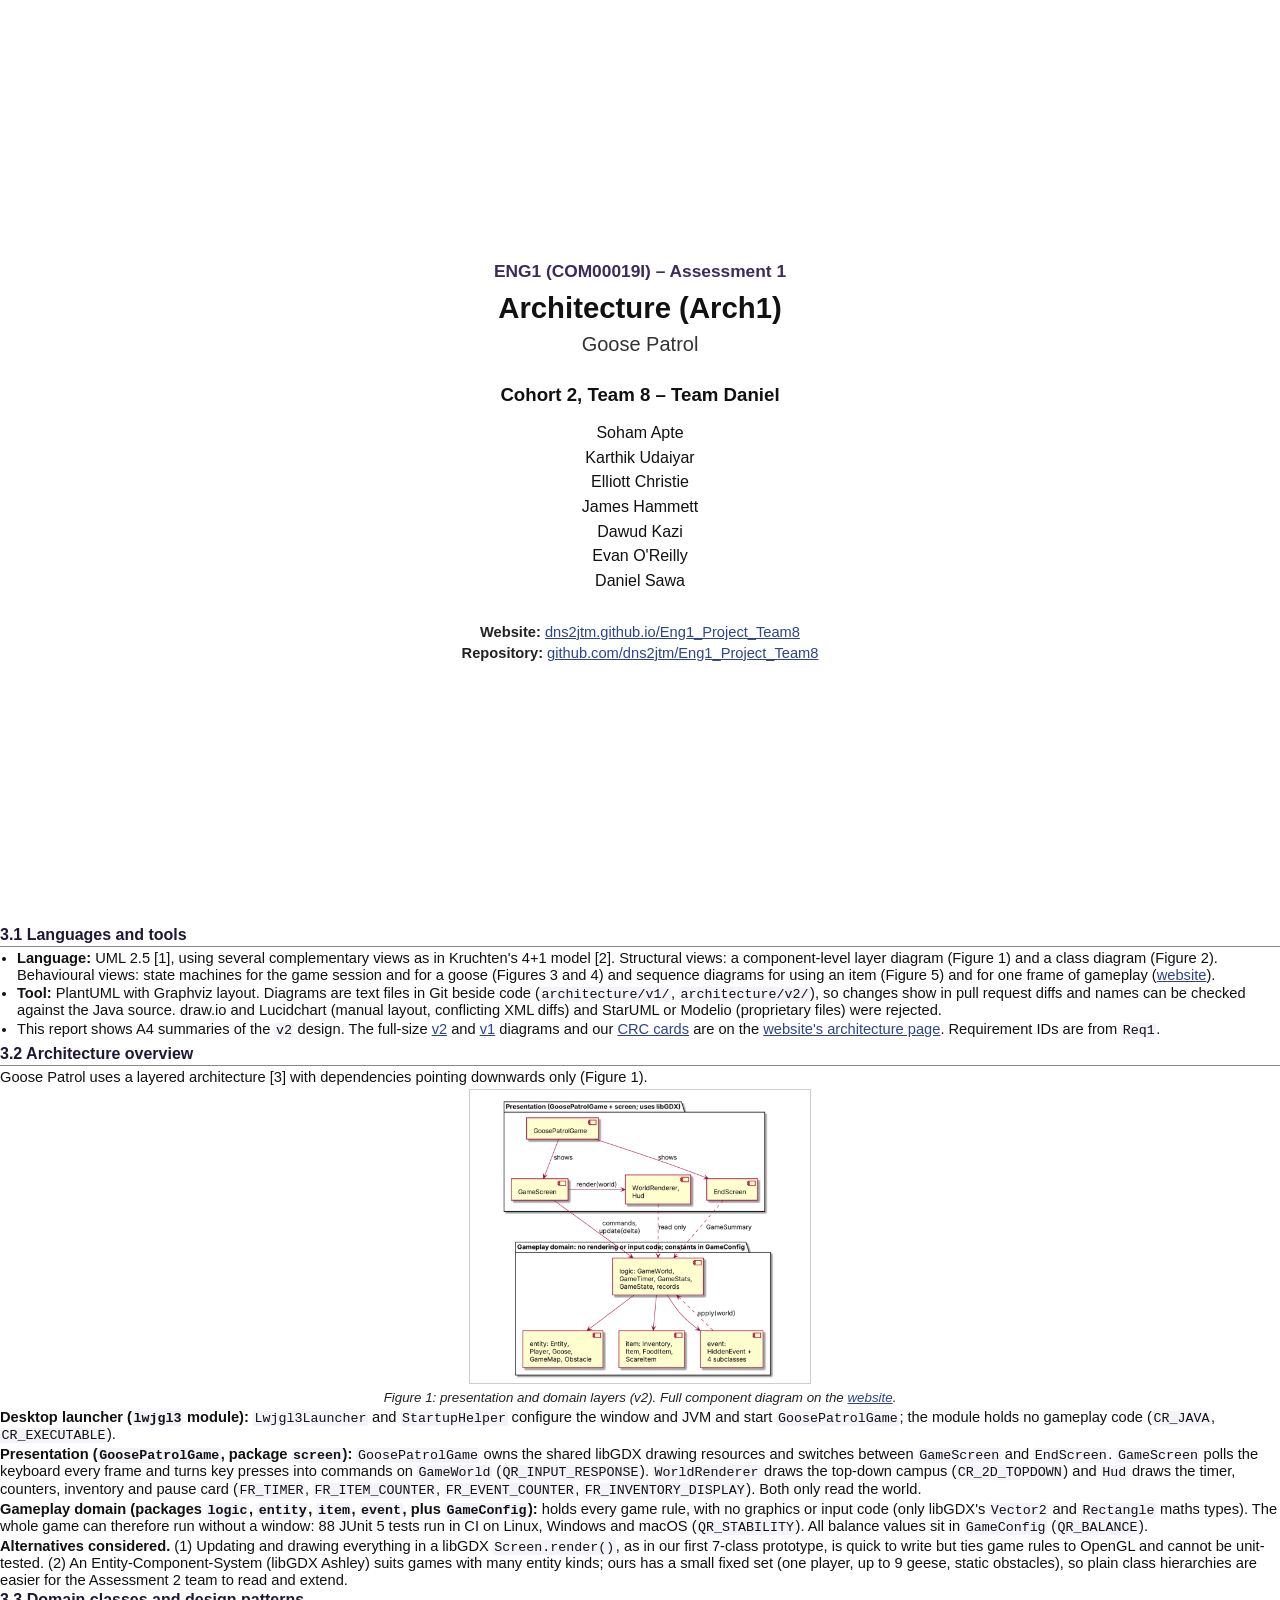
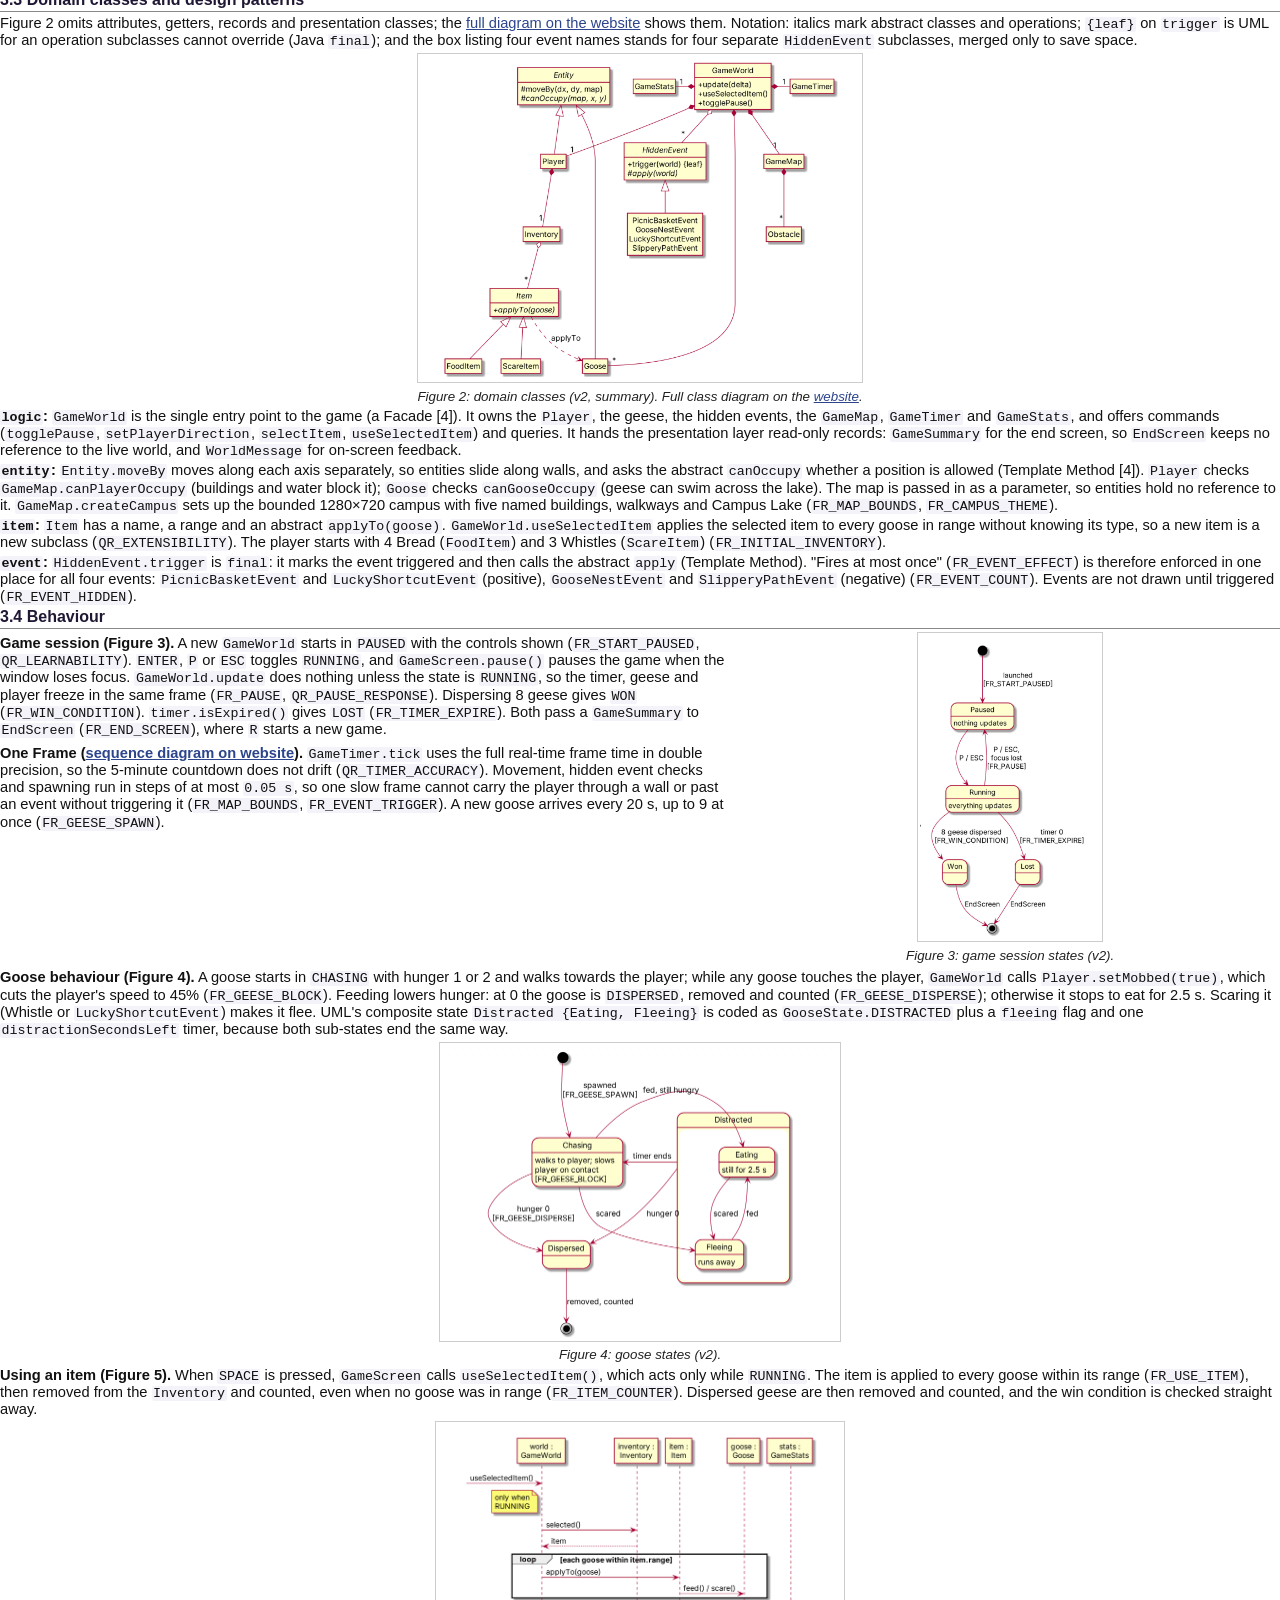
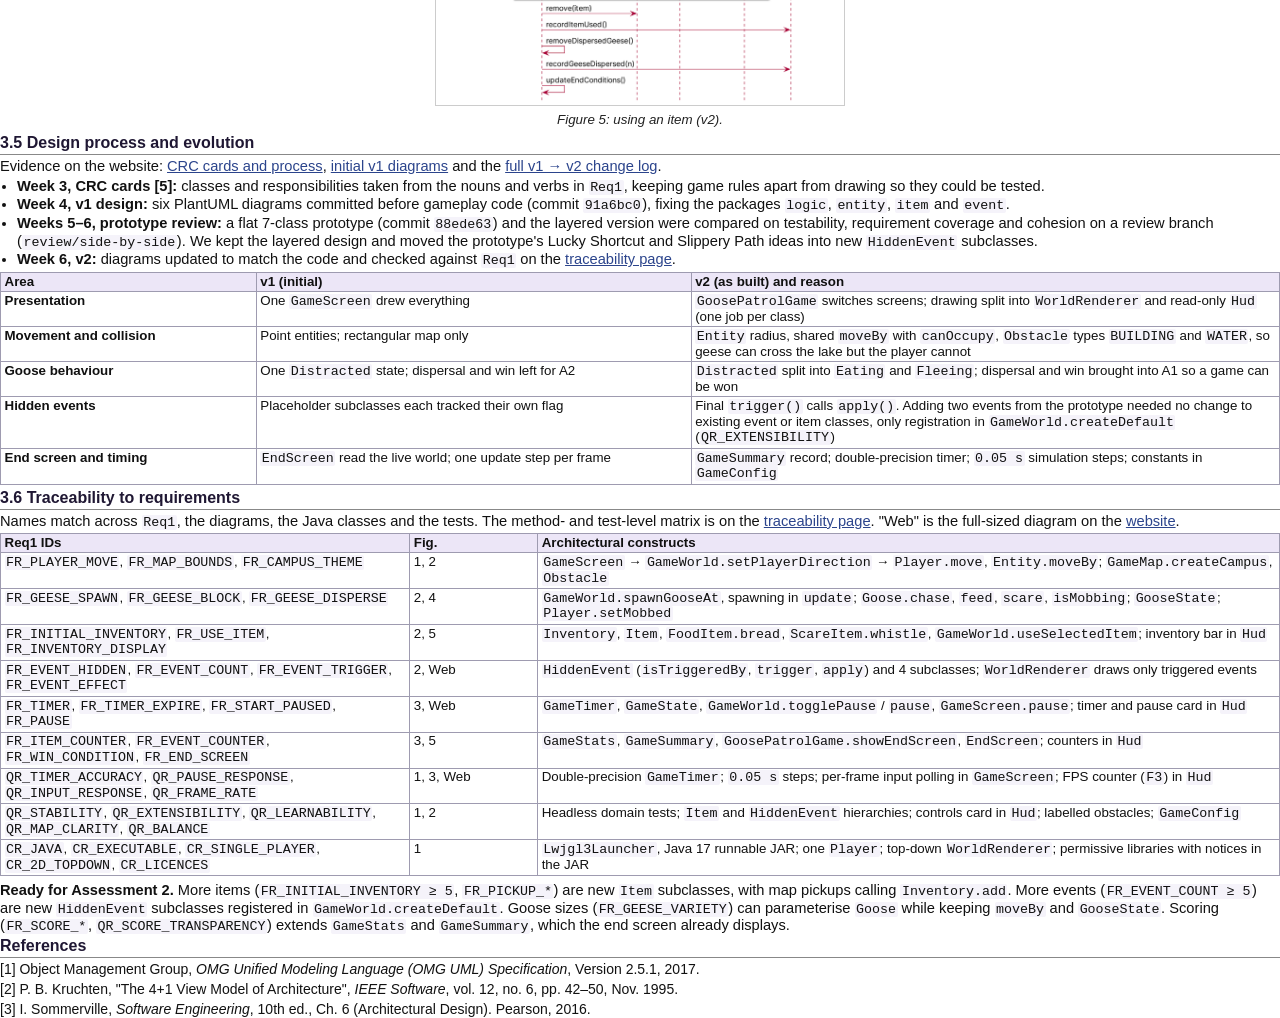
==== commit dda0cc7d: "Apply Section 1.2 formatting rules and title pages across all 5 deliverables" ====
--- a/deliverables/Arch1.html
+++ b/deliverables/Arch1.html
@@ -7,13 +7,29 @@
 </head>
 <body>
 
-<h1>ENG1 Assessment 1 &ndash; Architecture (Arch1): Goose Patrol</h1>
-<div class="meta">
-  <b>Team 8 &ndash; Team Daniel:</b> Soham Apte, Karthik Udaiyar, Elliott Christie, James Hammett, Dawud Kazi, Evan O'Reilly, Daniel Sawa &middot;
-  <b>Website:</b> <a href="https://dns2jtm.github.io/Eng1_Project_Team8/">dns2jtm.github.io/Eng1_Project_Team8</a>
-</div>
-
-<h2 style="margin-top:4px;">3.1 Languages and tools</h2>
+<div class="title-page">
+  <div class="module-label">ENG1 (COM00019I) &ndash; Assessment 1</div>
+  <h1>Architecture (Arch1)</h1>
+  <div class="product-name">Goose Patrol</div>
+  <div class="group-heading">Cohort 2, Team 8 &ndash; Team Daniel</div>
+  <ul class="members-list">
+    <li>Soham Apte</li>
+    <li>Karthik Udaiyar</li>
+    <li>Elliott Christie</li>
+    <li>James Hammett</li>
+    <li>Dawud Kazi</li>
+    <li>Evan O'Reilly</li>
+    <li>Daniel Sawa</li>
+  </ul>
+  <div class="links-block">
+    <b>Website:</b> <a href="https://dns2jtm.github.io/Eng1_Project_Team8/">dns2jtm.github.io/Eng1_Project_Team8</a><br>
+    <b>Repository:</b> <a href="https://github.com/dns2jtm/Eng1_Project_Team8">github.com/dns2jtm/Eng1_Project_Team8</a>
+  </div>
+</div>
+
+<div class="page-break"></div>
+
+<h2 style="margin-top:0;">3.1 Languages and tools</h2>
 <ul>
   <li><b>Language:</b> UML 2.5 [1], using several complementary views as in Kruchten's 4+1 model [2]. Structural views: a component-level layer diagram (Figure 1) and a class diagram (Figure 2). Behavioural views: state machines for the game session and for a goose (Figures 3 and 4) and sequence diagrams for using an item (Figure 5) and for one frame of gameplay (<a href="https://dns2jtm.github.io/Eng1_Project_Team8/architecture.html#v2">website</a>).</li>
   <li><b>Tool:</b> PlantUML with Graphviz layout. Diagrams are text files in Git beside code (<code>architecture/v1/</code>, <code>architecture/v2/</code>), so changes show in pull request diffs and names can be checked against the Java source. draw.io and Lucidchart (manual layout, conflicting XML diffs) and StarUML or Modelio (proprietary files) were rejected.</li>
@@ -24,7 +40,7 @@
 <p>Goose Patrol uses a layered architecture [3] with dependencies pointing downwards only (Figure 1).</p>
 
 <div class="diagram-box">
-  <img src="figures/arch-fig1.png" alt="Figure 1: presentation and domain layers (v2)" style="max-height:330px;">
+  <img src="figures/arch-fig1.png" alt="Figure 1: presentation and domain layers (v2)" style="max-height:295px;">
   <div class="diagram-caption"><i>Figure 1: presentation and domain layers (v2). Full component diagram on the <a href="https://dns2jtm.github.io/Eng1_Project_Team8/architecture.html#v2">website</a>.</i></div>
 </div>
 
@@ -42,7 +58,7 @@
 <p>Figure 2 omits attributes, getters, records and presentation classes; the <a href="https://dns2jtm.github.io/Eng1_Project_Team8/architecture.html#v2">full diagram on the website</a> shows them. Notation: italics mark abstract classes and operations; <code>{leaf}</code> on <code>trigger</code> is UML for an operation subclasses cannot override (Java <code>final</code>); and the box listing four event names stands for four separate <code>HiddenEvent</code> subclasses, merged only to save space.</p>
 
 <div class="diagram-box">
-  <img src="figures/arch-fig2.png" alt="Figure 2: domain classes (v2, summary)" style="max-height:375px;">
+  <img src="figures/arch-fig2.png" alt="Figure 2: domain classes (v2, summary)" style="max-height:330px;">
   <div class="diagram-caption"><i>Figure 2: domain classes (v2, summary). Full class diagram on the <a href="https://dns2jtm.github.io/Eng1_Project_Team8/architecture.html#v2">website</a>.</i></div>
 </div>
 
@@ -57,22 +73,22 @@
 <div class="page-break"></div>
 
 <h2 style="margin-top:0;">3.4 Behaviour</h2>
-<div style="display:grid; grid-template-columns: 1.15fr 0.85fr; gap: 12px; align-items: start;">
+<div style="display:grid; grid-template-columns: 1.15fr 0.85fr; gap: 10px; align-items: start;">
   <div>
     <p><b>Game session (Figure 3).</b> A new <code>GameWorld</code> starts in <code>PAUSED</code> with the controls shown (<code>FR_START_PAUSED</code>, <code>QR_LEARNABILITY</code>). <code>ENTER</code>, <code>P</code> or <code>ESC</code> toggles <code>RUNNING</code>, and <code>GameScreen.pause()</code> pauses the game when the window loses focus. <code>GameWorld.update</code> does nothing unless the state is <code>RUNNING</code>, so the timer, geese and player freeze in the same frame (<code>FR_PAUSE</code>, <code>QR_PAUSE_RESPONSE</code>). Dispersing 8 geese gives <code>WON</code> (<code>FR_WIN_CONDITION</code>). <code>timer.isExpired()</code> gives <code>LOST</code> (<code>FR_TIMER_EXPIRE</code>). Both pass a <code>GameSummary</code> to <code>EndScreen</code> (<code>FR_END_SCREEN</code>), where <code>R</code> starts a new game.</p>
 
-    <p style="margin-top:8px;"><b>One Frame (<a href="https://dns2jtm.github.io/Eng1_Project_Team8/architecture.html#v2">sequence diagram on website</a>).</b> <code>GameTimer.tick</code> uses the full real-time frame time in double precision, so the 5-minute countdown does not drift (<code>QR_TIMER_ACCURACY</code>). Movement, hidden event checks and spawning run in steps of at most <code>0.05 s</code>, so one slow frame cannot carry the player through a wall or past an event without triggering it (<code>FR_MAP_BOUNDS</code>, <code>FR_EVENT_TRIGGER</code>). A new goose arrives every 20 s, up to 9 at once (<code>FR_GEESE_SPAWN</code>).</p>
+    <p style="margin-top:6px;"><b>One Frame (<a href="https://dns2jtm.github.io/Eng1_Project_Team8/architecture.html#v2">sequence diagram on website</a>).</b> <code>GameTimer.tick</code> uses the full real-time frame time in double precision, so the 5-minute countdown does not drift (<code>QR_TIMER_ACCURACY</code>). Movement, hidden event checks and spawning run in steps of at most <code>0.05 s</code>, so one slow frame cannot carry the player through a wall or past an event without triggering it (<code>FR_MAP_BOUNDS</code>, <code>FR_EVENT_TRIGGER</code>). A new goose arrives every 20 s, up to 9 at once (<code>FR_GEESE_SPAWN</code>).</p>
   </div>
   <div class="diagram-box" style="margin:0;">
-    <img src="figures/arch-fig3.png" alt="Figure 3: game session states (v2)" style="max-height:335px;">
+    <img src="figures/arch-fig3.png" alt="Figure 3: game session states (v2)" style="max-height:310px;">
     <div class="diagram-caption"><i>Figure 3: game session states (v2).</i></div>
   </div>
 </div>
 
-<p style="margin-top:8px;"><b>Goose behaviour (Figure 4).</b> A goose starts in <code>CHASING</code> with hunger 1 or 2 and walks towards the player; while any goose touches the player, <code>GameWorld</code> calls <code>Player.setMobbed(true)</code>, which cuts the player's speed to 45% (<code>FR_GEESE_BLOCK</code>). Feeding lowers hunger: at 0 the goose is <code>DISPERSED</code>, removed and counted (<code>FR_GEESE_DISPERSE</code>); otherwise it stops to eat for 2.5 s. Scaring it (Whistle or <code>LuckyShortcutEvent</code>) makes it flee. UML's composite state <code>Distracted {Eating, Fleeing}</code> is coded as <code>GooseState.DISTRACTED</code> plus a <code>fleeing</code> flag and one <code>distractionSecondsLeft</code> timer, because both sub-states end the same way.</p>
-
-<div class="diagram-box">
-  <img src="figures/arch-fig4.png" alt="Figure 4: goose states (v2)" style="max-height:335px;">
+<p style="margin-top:6px;"><b>Goose behaviour (Figure 4).</b> A goose starts in <code>CHASING</code> with hunger 1 or 2 and walks towards the player; while any goose touches the player, <code>GameWorld</code> calls <code>Player.setMobbed(true)</code>, which cuts the player's speed to 45% (<code>FR_GEESE_BLOCK</code>). Feeding lowers hunger: at 0 the goose is <code>DISPERSED</code>, removed and counted (<code>FR_GEESE_DISPERSE</code>); otherwise it stops to eat for 2.5 s. Scaring it (Whistle or <code>LuckyShortcutEvent</code>) makes it flee. UML's composite state <code>Distracted {Eating, Fleeing}</code> is coded as <code>GooseState.DISTRACTED</code> plus a <code>fleeing</code> flag and one <code>distractionSecondsLeft</code> timer, because both sub-states end the same way.</p>
+
+<div class="diagram-box">
+  <img src="figures/arch-fig4.png" alt="Figure 4: goose states (v2)" style="max-height:300px;">
   <div class="diagram-caption"><i>Figure 4: goose states (v2).</i></div>
 </div>
 
@@ -81,7 +97,7 @@
 <p style="margin-top:0;"><b>Using an item (Figure 5).</b> When <code>SPACE</code> is pressed, <code>GameScreen</code> calls <code>useSelectedItem()</code>, which acts only while <code>RUNNING</code>. The item is applied to every goose within its range (<code>FR_USE_ITEM</code>), then removed from the <code>Inventory</code> and counted, even when no goose was in range (<code>FR_ITEM_COUNTER</code>). Dispersed geese are then removed and counted, and the win condition is checked straight away.</p>
 
 <div class="diagram-box">
-  <img src="figures/arch-fig5.png" alt="Figure 5: using an item (v2)" style="max-height:330px;">
+  <img src="figures/arch-fig5.png" alt="Figure 5: using an item (v2)" style="max-height:285px;">
   <div class="diagram-caption"><i>Figure 5: using an item (v2).</i></div>
 </div>
 
@@ -177,7 +193,7 @@
   </tr>
 </table>
 
-<p style="margin-top:8px;"><b>Ready for Assessment 2.</b> More items (<code>FR_INITIAL_INVENTORY &ge; 5</code>, <code>FR_PICKUP_*</code>) are new <code>Item</code> subclasses, with map pickups calling <code>Inventory.add</code>. More events (<code>FR_EVENT_COUNT &ge; 5</code>) are new <code>HiddenEvent</code> subclasses registered in <code>GameWorld.createDefault</code>. Goose sizes (<code>FR_GEESE_VARIETY</code>) can parameterise <code>Goose</code> while keeping <code>moveBy</code> and <code>GooseState</code>. Scoring (<code>FR_SCORE_*</code>, <code>QR_SCORE_TRANSPARENCY</code>) extends <code>GameStats</code> and <code>GameSummary</code>, which the end screen already displays.</p>
+<p style="margin-top:6px;"><b>Ready for Assessment 2.</b> More items (<code>FR_INITIAL_INVENTORY &ge; 5</code>, <code>FR_PICKUP_*</code>) are new <code>Item</code> subclasses, with map pickups calling <code>Inventory.add</code>. More events (<code>FR_EVENT_COUNT &ge; 5</code>) are new <code>HiddenEvent</code> subclasses registered in <code>GameWorld.createDefault</code>. Goose sizes (<code>FR_GEESE_VARIETY</code>) can parameterise <code>Goose</code> while keeping <code>moveBy</code> and <code>GooseState</code>. Scoring (<code>FR_SCORE_*</code>, <code>QR_SCORE_TRANSPARENCY</code>) extends <code>GameStats</code> and <code>GameSummary</code>, which the end screen already displays.</p>
 
 <div class="page-break"></div>
 
--- a/deliverables/deliverables.css
+++ b/deliverables/deliverables.css
@@ -1,6 +1,6 @@
 @page {
   size: A4;
-  margin: 13mm 14mm;
+  margin: 10.5mm 11mm;
 }
 
 * {
@@ -8,32 +8,71 @@
 }
 
 body {
-  font-family: Calibri, "Segoe UI", Helvetica, Arial, sans-serif;
-  font-size: 9.4pt;
-  line-height: 1.32;
+  font-family: Arial, Helvetica, Calibri, "Segoe UI", sans-serif;
+  font-size: 11pt;
+  line-height: 1.15;
   color: #111;
   margin: 0;
   padding: 0;
 }
 
-h1 {
+/* Dedicated Section 1.2 Title Page (excluded from deliverable page limit) */
+.title-page {
+  display: flex;
+  flex-direction: column;
+  justify-content: center;
+  align-items: center;
+  text-align: center;
+  min-height: 245mm;
+  padding: 20mm 10mm;
+}
+
+.title-page .module-label {
   font-size: 13pt;
-  margin: 0 0 2px;
-  color: #1a1528;
-}
-
-.meta {
-  font-size: 8.5pt;
+  font-weight: 700;
+  color: #3b2a5e;
+  margin-bottom: 8px;
+}
+
+.title-page h1 {
+  font-size: 22pt;
+  line-height: 1.2;
+  margin: 0 0 8px;
+  color: #111;
+}
+
+.title-page .product-name {
+  font-size: 15pt;
   color: #333;
-  margin-bottom: 6px;
-  padding-bottom: 4px;
-  border-bottom: 1.5px solid #4a3570;
+  margin-bottom: 28px;
+}
+
+.title-page .group-heading {
+  font-size: 14pt;
+  font-weight: 700;
+  color: #111;
+  margin-bottom: 14px;
+}
+
+.title-page .members-list {
+  list-style: none;
+  margin: 0 0 28px;
+  padding: 0;
+  font-size: 12pt;
+  line-height: 1.45;
+}
+
+.title-page .links-block {
+  font-size: 11pt;
+  line-height: 1.45;
+  color: #222;
 }
 
 h2 {
-  font-size: 10.6pt;
-  margin: 8px 0 3px;
-  border-bottom: 1px solid #999;
+  font-size: 12pt;
+  line-height: 1.18;
+  margin: 7px 0 3px;
+  border-bottom: 1px solid #888;
   padding-bottom: 1px;
   color: #1f1733;
   break-after: avoid;
@@ -41,19 +80,20 @@
 }
 
 h3 {
-  font-size: 9.6pt;
-  margin: 6px 0 2px;
+  font-size: 11pt;
+  line-height: 1.15;
+  margin: 5px 0 2px;
   color: #261d3d;
   break-after: avoid;
   page-break-after: avoid;
 }
 
 p {
-  margin: 3px 0;
+  margin: 2.5px 0;
 }
 
 ul, ol {
-  margin: 2px 0 4px 16px;
+  margin: 2px 0 3.5px 17px;
   padding: 0;
 }
 
@@ -61,18 +101,21 @@
   margin: 1.5px 0;
 }
 
+/* Section 1.2: font size in figures and tables must be no smaller than 10pt */
 table {
   border-collapse: collapse;
   width: 100%;
-  margin: 3px 0 5px;
-  font-size: 8.5pt;
+  margin: 3px 0 4px;
+  font-size: 10pt;
+  line-height: 1.12;
 }
 
 th, td {
   border: 1px solid #9e9bb0;
-  padding: 2.5px 4.5px;
+  padding: 2px 4px;
   text-align: left;
   vertical-align: top;
+  font-size: 10pt;
 }
 
 th {
@@ -85,17 +128,24 @@
   page-break-inside: avoid;
 }
 
+.compact-table th,
+.compact-table td {
+  padding: 1.8px 3.5px;
+  font-size: 10pt;
+  line-height: 1.1;
+}
+
 code {
   font-family: Consolas, Menlo, Monaco, monospace;
-  font-size: 8.1pt;
+  font-size: 10pt;
   background: #f5f3fa;
-  padding: 0 2px;
+  padding: 0 1.5px;
   border-radius: 2px;
 }
 
 a {
   color: #2b448c;
-  text-decoration: none;
+  text-decoration: underline;
 }
 
 .page-break {
@@ -105,7 +155,7 @@
 
 .diagram-box {
   text-align: center;
-  margin: 4px 0 5px;
+  margin: 3px 0 4px;
   break-inside: avoid;
   page-break-inside: avoid;
 }
@@ -119,42 +169,31 @@
 }
 
 .diagram-caption {
-  font-size: 8.2pt;
-  color: #333;
+  font-size: 10pt;
+  line-height: 1.15;
+  color: #222;
   margin-top: 2px;
-}
-
-.two-col {
-  display: grid;
-  grid-template-columns: 1fr 1fr;
-  gap: 8px;
-  align-items: start;
-}
-
-.compact-table th,
-.compact-table td {
-  padding: 2px 3.5px;
-  font-size: 8.1pt;
 }
 
 .badge {
   display: inline-block;
   padding: 0.5px 4px;
   border-radius: 3px;
-  font-size: 7.8pt;
-  font-weight: 700;
+  font-size: 10pt;
+  font-weight: 700;
+  line-height: 1.1;
 }
 
 .b-high { background: #fde2e1; color: #8a1c18; }
 .b-med  { background: #fff1cc; color: #735100; }
 .b-low  { background: #dff3e4; color: #165928; }
-.b-crit { background: #8a1c18; color: #ffffff; }
 
 ul.refs {
   list-style: none;
   margin-left: 0;
   padding-left: 0;
-  font-size: 8.7pt;
+  font-size: 10.5pt;
+  line-height: 1.22;
 }
 
 ul.refs li {
@@ -162,4 +201,3 @@
   padding-left: 22px;
   text-indent: -22px;
 }
-
